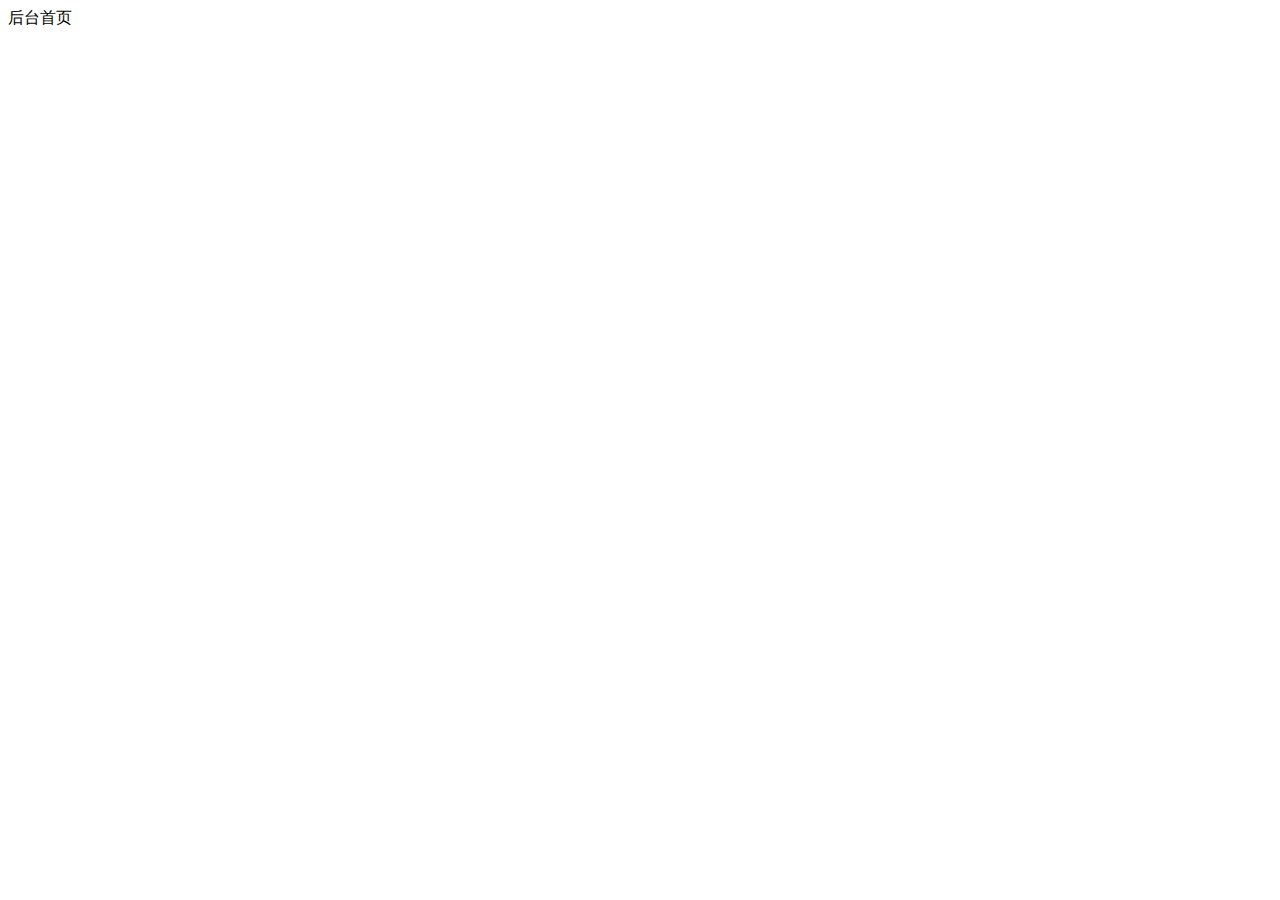
==== index.html @ bffa4c15 "大事件项目初始化" ====
<!DOCTYPE html>
<html lang="en">

<head>
    <meta charset="UTF-8">
    <meta name="viewport" content="width=device-width, initial-scale=1.0">
    <title>后台首页</title>
</head>

<body>
    后台首页

</body>

</html>
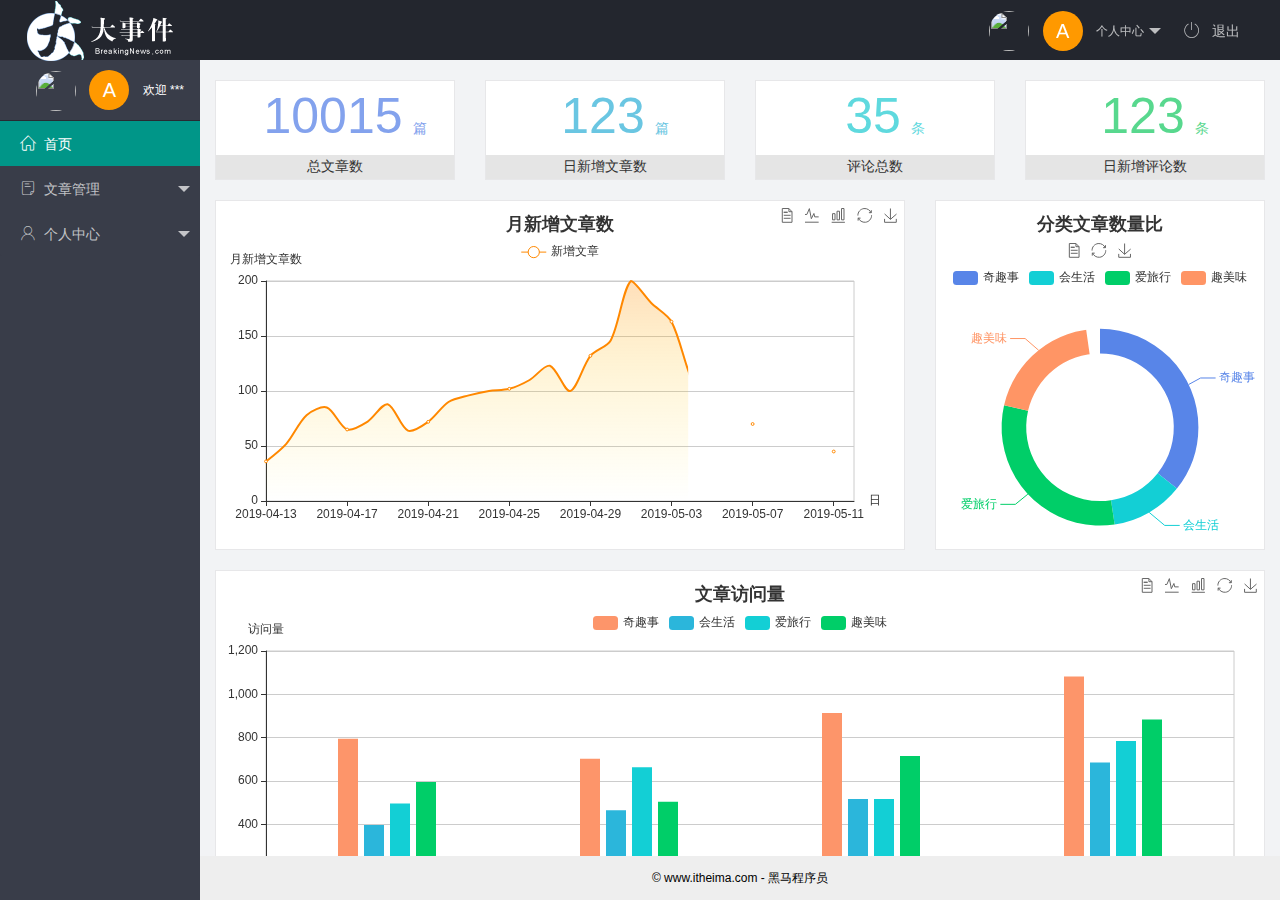
==== commit 0069a4f7: "首页功能完成" ====
--- a/index.html
+++ b/index.html
@@ -5,11 +5,110 @@
     <meta charset="UTF-8">
     <meta name="viewport" content="width=device-width, initial-scale=1.0">
     <title>后台首页</title>
+    <!-- 引入layui.css文件 -->
+    <link rel="stylesheet" href="/assets/lib/layui/css/layui.css">
+    <!-- 引入字体图标库 -->
+    <link rel="stylesheet" href="/assets/fonts/iconfont.css">
+    <!-- 引入index.css文件 -->
+    <link rel="stylesheet" href="/assets/css/index.css">
 </head>
 
-<body>
-    后台首页
+<body class="layui-layout-body">
+    <div class="layui-layout layui-layout-admin">
+        <div class="layui-header">
+            <div class="layui-logo">
+                <img src="/assets/images/logo.png" alt="">
+            </div>
+            <!-- 头部区域（可配合layui已有的水平导航） -->
+            <ul class="layui-nav layui-layout-right">
+                <li class="layui-nav-item">
+                    <a href="javascript:;" class="userinfo">
+                        <img src="http://t.cn/RCzsdCq" class="layui-nav-img">
+                        <span class="text-avatar">A</span> 个人中心
+                    </a>
+                    <dl class="layui-nav-child">
+                        <dd><a href="">基本资料</a></dd>
+                        <dd><a href="">更换头像</a></dd>
+                        <dd><a href="">重置密码</a></dd>
+                    </dl>
+                </li>
+                <li class="layui-nav-item">
+                    <a id="btnLogout" href="javascript:;">
+                        <span class="iconfont icon-tuichu"></span> 退出
+                    </a>
+                </li>
+            </ul>
+        </div>
 
+        <div class="layui-side layui-bg-black">
+            <div class="layui-side-scroll">
+                <div class="userinfo">
+                    <img src="http://t.cn/RCzsdCq" class="layui-nav-img">
+                    <span class="text-avatar">A</span>
+                    <span id="welcome"> 欢迎 ***</span>
+                </div>
+                <!-- 左侧导航区域（可配合layui已有的垂直导航） -->
+                <ul class="layui-nav layui-nav-tree" lay-shrink="all">
+                    <li class="layui-nav-item layui-this">
+                        <a href="/home/dashboard.html" target="fm"><span class="iconfont icon-home"></span>首页</a>
+                    </li>
+                    <li class="layui-nav-item ">
+                        <a class="" href="javascript:;"><span class="iconfont icon-16"></span>文章管理</a>
+                        <dl class="layui-nav-child">
+                            <dd>
+                                <a href="javascript:;">
+                                    <i class="layui-icon layui-icon-app"></i> 文章类别</a>
+                            </dd>
+                            <dd>
+                                <a href="javascript:;">
+                                    <i class="layui-icon layui-icon-app"></i>文章列表</a>
+                            </dd>
+                            <dd>
+                                <a href="javascript:;">
+                                    <i class="layui-icon layui-icon-app"></i>发表文章</a>
+                            </dd>
+                        </dl>
+                    </li>
+                    <li class="layui-nav-item">
+                        <a href="javascript:;"><span class="iconfont icon-user"></span>个人中心</a>
+                        <dl class="layui-nav-child">
+                            <dd>
+                                <a href="javascript:;">
+                                    <i class="layui-icon layui-icon-app"></i>基本资料</a>
+                            </dd>
+                            <dd>
+                                <a href="javascript:;">
+                                    <i class="layui-icon layui-icon-app"></i>更换头像</a>
+                            </dd>
+                            <dd>
+                                <a href="javascript:;">
+                                    <i class="layui-icon layui-icon-app"></i>重置密码</a>
+                            </dd>
+                        </dl>
+                    </li>
+                </ul>
+            </div>
+        </div>
+
+        <div class="layui-body">
+            <!-- 内容主体区域 -->
+            <!-- <div style="padding: 15px;">内容主体区域</div> -->
+            <iframe name="fm" src="/home/dashboard.html" frameborder="0"></iframe>
+        </div>
+
+        <div class="layui-footer">
+            <!-- 底部固定区域 -->
+            © www.itheima.com - 黑马程序员
+        </div>
+    </div>
+    <!-- 导入layui.js文件 -->
+    <script src="/assets/lib/layui/layui.all.js"></script>
+    <!-- 引入 jquery -->
+    <script src="/assets/lib/jquery.js"></script>
+    <!-- 引入自己封装的基础js文件 -->
+    <script src="/assets/js/baseAPI.js"></script>
+    <!-- 引入首页特有的js -->
+    <script src="/assets/js/index.js"></script>
 </body>
 
 </html>--- a/assets/lib/layui/css/layui.css
+++ b/assets/lib/layui/css/layui.css
@@ -0,0 +1,2 @@
+/** layui-v2.5.5 MIT License By https://www.layui.com */
+ .layui-inline,img{display:inline-block;vertical-align:middle}h1,h2,h3,h4,h5,h6{font-weight:400}.layui-edge,.layui-header,.layui-inline,.layui-main{position:relative}.layui-body,.layui-edge,.layui-elip{overflow:hidden}.layui-btn,.layui-edge,.layui-inline,img{vertical-align:middle}.layui-btn,.layui-disabled,.layui-icon,.layui-unselect{-moz-user-select:none;-webkit-user-select:none;-ms-user-select:none}.layui-elip,.layui-form-checkbox span,.layui-form-pane .layui-form-label{text-overflow:ellipsis;white-space:nowrap}.layui-breadcrumb,.layui-tree-btnGroup{visibility:hidden}blockquote,body,button,dd,div,dl,dt,form,h1,h2,h3,h4,h5,h6,input,li,ol,p,pre,td,textarea,th,ul{margin:0;padding:0;-webkit-tap-highlight-color:rgba(0,0,0,0)}a:active,a:hover{outline:0}img{border:none}li{list-style:none}table{border-collapse:collapse;border-spacing:0}h4,h5,h6{font-size:100%}button,input,optgroup,option,select,textarea{font-family:inherit;font-size:inherit;font-style:inherit;font-weight:inherit;outline:0}pre{white-space:pre-wrap;white-space:-moz-pre-wrap;white-space:-pre-wrap;white-space:-o-pre-wrap;word-wrap:break-word}body{line-height:24px;font:14px Helvetica Neue,Helvetica,PingFang SC,Tahoma,Arial,sans-serif}hr{height:1px;margin:10px 0;border:0;clear:both}a{color:#333;text-decoration:none}a:hover{color:#777}a cite{font-style:normal;*cursor:pointer}.layui-border-box,.layui-border-box *{box-sizing:border-box}.layui-box,.layui-box *{box-sizing:content-box}.layui-clear{clear:both;*zoom:1}.layui-clear:after{content:'\20';clear:both;*zoom:1;display:block;height:0}.layui-inline{*display:inline;*zoom:1}.layui-edge{display:inline-block;width:0;height:0;border-width:6px;border-style:dashed;border-color:transparent}.layui-edge-top{top:-4px;border-bottom-color:#999;border-bottom-style:solid}.layui-edge-right{border-left-color:#999;border-left-style:solid}.layui-edge-bottom{top:2px;border-top-color:#999;border-top-style:solid}.layui-edge-left{border-right-color:#999;border-right-style:solid}.layui-disabled,.layui-disabled:hover{color:#d2d2d2!important;cursor:not-allowed!important}.layui-circle{border-radius:100%}.layui-show{display:block!important}.layui-hide{display:none!important}@font-face{font-family:layui-icon;src:url(../font/iconfont.eot?v=250);src:url(../font/iconfont.eot?v=250#iefix) format('embedded-opentype'),url(../font/iconfont.woff2?v=250) format('woff2'),url(../font/iconfont.woff?v=250) format('woff'),url(../font/iconfont.ttf?v=250) format('truetype'),url(../font/iconfont.svg?v=250#layui-icon) format('svg')}.layui-icon{font-family:layui-icon!important;font-size:16px;font-style:normal;-webkit-font-smoothing:antialiased;-moz-osx-font-smoothing:grayscale}.layui-icon-reply-fill:before{content:"\e611"}.layui-icon-set-fill:before{content:"\e614"}.layui-icon-menu-fill:before{content:"\e60f"}.layui-icon-search:before{content:"\e615"}.layui-icon-share:before{content:"\e641"}.layui-icon-set-sm:before{content:"\e620"}.layui-icon-engine:before{content:"\e628"}.layui-icon-close:before{content:"\1006"}.layui-icon-close-fill:before{content:"\1007"}.layui-icon-chart-screen:before{content:"\e629"}.layui-icon-star:before{content:"\e600"}.layui-icon-circle-dot:before{content:"\e617"}.layui-icon-chat:before{content:"\e606"}.layui-icon-release:before{content:"\e609"}.layui-icon-list:before{content:"\e60a"}.layui-icon-chart:before{content:"\e62c"}.layui-icon-ok-circle:before{content:"\1005"}.layui-icon-layim-theme:before{content:"\e61b"}.layui-icon-table:before{content:"\e62d"}.layui-icon-right:before{content:"\e602"}.layui-icon-left:before{content:"\e603"}.layui-icon-cart-simple:before{content:"\e698"}.layui-icon-face-cry:before{content:"\e69c"}.layui-icon-face-smile:before{content:"\e6af"}.layui-icon-survey:before{content:"\e6b2"}.layui-icon-tree:before{content:"\e62e"}.layui-icon-upload-circle:before{content:"\e62f"}.layui-icon-add-circle:before{content:"\e61f"}.layui-icon-download-circle:before{content:"\e601"}.layui-icon-templeate-1:before{content:"\e630"}.layui-icon-util:before{content:"\e631"}.layui-icon-face-surprised:before{content:"\e664"}.layui-icon-edit:before{content:"\e642"}.layui-icon-speaker:before{content:"\e645"}.layui-icon-down:before{content:"\e61a"}.layui-icon-file:before{content:"\e621"}.layui-icon-layouts:before{content:"\e632"}.layui-icon-rate-half:before{content:"\e6c9"}.layui-icon-add-circle-fine:before{content:"\e608"}.layui-icon-prev-circle:before{content:"\e633"}.layui-icon-read:before{content:"\e705"}.layui-icon-404:before{content:"\e61c"}.layui-icon-carousel:before{content:"\e634"}.layui-icon-help:before{content:"\e607"}.layui-icon-code-circle:before{content:"\e635"}.layui-icon-water:before{content:"\e636"}.layui-icon-username:before{content:"\e66f"}.layui-icon-find-fill:before{content:"\e670"}.layui-icon-about:before{content:"\e60b"}.layui-icon-location:before{content:"\e715"}.layui-icon-up:before{content:"\e619"}.layui-icon-pause:before{content:"\e651"}.layui-icon-date:before{content:"\e637"}.layui-icon-layim-uploadfile:before{content:"\e61d"}.layui-icon-delete:before{content:"\e640"}.layui-icon-play:before{content:"\e652"}.layui-icon-top:before{content:"\e604"}.layui-icon-friends:before{content:"\e612"}.layui-icon-refresh-3:before{content:"\e9aa"}.layui-icon-ok:before{content:"\e605"}.layui-icon-layer:before{content:"\e638"}.layui-icon-face-smile-fine:before{content:"\e60c"}.layui-icon-dollar:before{content:"\e659"}.layui-icon-group:before{content:"\e613"}.layui-icon-layim-download:before{content:"\e61e"}.layui-icon-picture-fine:before{content:"\e60d"}.layui-icon-link:before{content:"\e64c"}.layui-icon-diamond:before{content:"\e735"}.layui-icon-log:before{content:"\e60e"}.layui-icon-rate-solid:before{content:"\e67a"}.layui-icon-fonts-del:before{content:"\e64f"}.layui-icon-unlink:before{content:"\e64d"}.layui-icon-fonts-clear:before{content:"\e639"}.layui-icon-triangle-r:before{content:"\e623"}.layui-icon-circle:before{content:"\e63f"}.layui-icon-radio:before{content:"\e643"}.layui-icon-align-center:before{content:"\e647"}.layui-icon-align-right:before{content:"\e648"}.layui-icon-align-left:before{content:"\e649"}.layui-icon-loading-1:before{content:"\e63e"}.layui-icon-return:before{content:"\e65c"}.layui-icon-fonts-strong:before{content:"\e62b"}.layui-icon-upload:before{content:"\e67c"}.layui-icon-dialogue:before{content:"\e63a"}.layui-icon-video:before{content:"\e6ed"}.layui-icon-headset:before{content:"\e6fc"}.layui-icon-cellphone-fine:before{content:"\e63b"}.layui-icon-add-1:before{content:"\e654"}.layui-icon-face-smile-b:before{content:"\e650"}.layui-icon-fonts-html:before{content:"\e64b"}.layui-icon-form:before{content:"\e63c"}.layui-icon-cart:before{content:"\e657"}.layui-icon-camera-fill:before{content:"\e65d"}.layui-icon-tabs:before{content:"\e62a"}.layui-icon-fonts-code:before{content:"\e64e"}.layui-icon-fire:before{content:"\e756"}.layui-icon-set:before{content:"\e716"}.layui-icon-fonts-u:before{content:"\e646"}.layui-icon-triangle-d:before{content:"\e625"}.layui-icon-tips:before{content:"\e702"}.layui-icon-picture:before{content:"\e64a"}.layui-icon-more-vertical:before{content:"\e671"}.layui-icon-flag:before{content:"\e66c"}.layui-icon-loading:before{content:"\e63d"}.layui-icon-fonts-i:before{content:"\e644"}.layui-icon-refresh-1:before{content:"\e666"}.layui-icon-rmb:before{content:"\e65e"}.layui-icon-home:before{content:"\e68e"}.layui-icon-user:before{content:"\e770"}.layui-icon-notice:before{content:"\e667"}.layui-icon-login-weibo:before{content:"\e675"}.layui-icon-voice:before{content:"\e688"}.layui-icon-upload-drag:before{content:"\e681"}.layui-icon-login-qq:before{content:"\e676"}.layui-icon-snowflake:before{content:"\e6b1"}.layui-icon-file-b:before{content:"\e655"}.layui-icon-template:before{content:"\e663"}.layui-icon-auz:before{content:"\e672"}.layui-icon-console:before{content:"\e665"}.layui-icon-app:before{content:"\e653"}.layui-icon-prev:before{content:"\e65a"}.layui-icon-website:before{content:"\e7ae"}.layui-icon-next:before{content:"\e65b"}.layui-icon-component:before{content:"\e857"}.layui-icon-more:before{content:"\e65f"}.layui-icon-login-wechat:before{content:"\e677"}.layui-icon-shrink-right:before{content:"\e668"}.layui-icon-spread-left:before{content:"\e66b"}.layui-icon-camera:before{content:"\e660"}.layui-icon-note:before{content:"\e66e"}.layui-icon-refresh:before{content:"\e669"}.layui-icon-female:before{content:"\e661"}.layui-icon-male:before{content:"\e662"}.layui-icon-password:before{content:"\e673"}.layui-icon-senior:before{content:"\e674"}.layui-icon-theme:before{content:"\e66a"}.layui-icon-tread:before{content:"\e6c5"}.layui-icon-praise:before{content:"\e6c6"}.layui-icon-star-fill:before{content:"\e658"}.layui-icon-rate:before{content:"\e67b"}.layui-icon-template-1:before{content:"\e656"}.layui-icon-vercode:before{content:"\e679"}.layui-icon-cellphone:before{content:"\e678"}.layui-icon-screen-full:before{content:"\e622"}.layui-icon-screen-restore:before{content:"\e758"}.layui-icon-cols:before{content:"\e610"}.layui-icon-export:before{content:"\e67d"}.layui-icon-print:before{content:"\e66d"}.layui-icon-slider:before{content:"\e714"}.layui-icon-addition:before{content:"\e624"}.layui-icon-subtraction:before{content:"\e67e"}.layui-icon-service:before{content:"\e626"}.layui-icon-transfer:before{content:"\e691"}.layui-main{width:1140px;margin:0 auto}.layui-header{z-index:1000;height:60px}.layui-header a:hover{transition:all .5s;-webkit-transition:all .5s}.layui-side{position:fixed;left:0;top:0;bottom:0;z-index:999;width:200px;overflow-x:hidden}.layui-side-scroll{position:relative;width:220px;height:100%;overflow-x:hidden}.layui-body{position:absolute;left:200px;right:0;top:0;bottom:0;z-index:998;width:auto;overflow-y:auto;box-sizing:border-box}.layui-layout-body{overflow:hidden}.layui-layout-admin .layui-header{background-color:#23262E}.layui-layout-admin .layui-side{top:60px;width:200px;overflow-x:hidden}.layui-layout-admin .layui-body{position:fixed;top:60px;bottom:44px}.layui-layout-admin .layui-main{width:auto;margin:0 15px}.layui-layout-admin .layui-footer{position:fixed;left:200px;right:0;bottom:0;height:44px;line-height:44px;padding:0 15px;background-color:#eee}.layui-layout-admin .layui-logo{position:absolute;left:0;top:0;width:200px;height:100%;line-height:60px;text-align:center;color:#009688;font-size:16px}.layui-layout-admin .layui-header .layui-nav{background:0 0}.layui-layout-left{position:absolute!important;left:200px;top:0}.layui-layout-right{position:absolute!important;right:0;top:0}.layui-container{position:relative;margin:0 auto;padding:0 15px;box-sizing:border-box}.layui-fluid{position:relative;margin:0 auto;padding:0 15px}.layui-row:after,.layui-row:before{content:'';display:block;clear:both}.layui-col-lg1,.layui-col-lg10,.layui-col-lg11,.layui-col-lg12,.layui-col-lg2,.layui-col-lg3,.layui-col-lg4,.layui-col-lg5,.layui-col-lg6,.layui-col-lg7,.layui-col-lg8,.layui-col-lg9,.layui-col-md1,.layui-col-md10,.layui-col-md11,.layui-col-md12,.layui-col-md2,.layui-col-md3,.layui-col-md4,.layui-col-md5,.layui-col-md6,.layui-col-md7,.layui-col-md8,.layui-col-md9,.layui-col-sm1,.layui-col-sm10,.layui-col-sm11,.layui-col-sm12,.layui-col-sm2,.layui-col-sm3,.layui-col-sm4,.layui-col-sm5,.layui-col-sm6,.layui-col-sm7,.layui-col-sm8,.layui-col-sm9,.layui-col-xs1,.layui-col-xs10,.layui-col-xs11,.layui-col-xs12,.layui-col-xs2,.layui-col-xs3,.layui-col-xs4,.layui-col-xs5,.layui-col-xs6,.layui-col-xs7,.layui-col-xs8,.layui-col-xs9{position:relative;display:block;box-sizing:border-box}.layui-col-xs1,.layui-col-xs10,.layui-col-xs11,.layui-col-xs12,.layui-col-xs2,.layui-col-xs3,.layui-col-xs4,.layui-col-xs5,.layui-col-xs6,.layui-col-xs7,.layui-col-xs8,.layui-col-xs9{float:left}.layui-col-xs1{width:8.33333333%}.layui-col-xs2{width:16.66666667%}.layui-col-xs3{width:25%}.layui-col-xs4{width:33.33333333%}.layui-col-xs5{width:41.66666667%}.layui-col-xs6{width:50%}.layui-col-xs7{width:58.33333333%}.layui-col-xs8{width:66.66666667%}.layui-col-xs9{width:75%}.layui-col-xs10{width:83.33333333%}.layui-col-xs11{width:91.66666667%}.layui-col-xs12{width:100%}.layui-col-xs-offset1{margin-left:8.33333333%}.layui-col-xs-offset2{margin-left:16.66666667%}.layui-col-xs-offset3{margin-left:25%}.layui-col-xs-offset4{margin-left:33.33333333%}.layui-col-xs-offset5{margin-left:41.66666667%}.layui-col-xs-offset6{margin-left:50%}.layui-col-xs-offset7{margin-left:58.33333333%}.layui-col-xs-offset8{margin-left:66.66666667%}.layui-col-xs-offset9{margin-left:75%}.layui-col-xs-offset10{margin-left:83.33333333%}.layui-col-xs-offset11{margin-left:91.66666667%}.layui-col-xs-offset12{margin-left:100%}@media screen and (max-width:768px){.layui-hide-xs{display:none!important}.layui-show-xs-block{display:block!important}.layui-show-xs-inline{display:inline!important}.layui-show-xs-inline-block{display:inline-block!important}}@media screen and (min-width:768px){.layui-container{width:750px}.layui-hide-sm{display:none!important}.layui-show-sm-block{display:block!important}.layui-show-sm-inline{display:inline!important}.layui-show-sm-inline-block{display:inline-block!important}.layui-col-sm1,.layui-col-sm10,.layui-col-sm11,.layui-col-sm12,.layui-col-sm2,.layui-col-sm3,.layui-col-sm4,.layui-col-sm5,.layui-col-sm6,.layui-col-sm7,.layui-col-sm8,.layui-col-sm9{float:left}.layui-col-sm1{width:8.33333333%}.layui-col-sm2{width:16.66666667%}.layui-col-sm3{width:25%}.layui-col-sm4{width:33.33333333%}.layui-col-sm5{width:41.66666667%}.layui-col-sm6{width:50%}.layui-col-sm7{width:58.33333333%}.layui-col-sm8{width:66.66666667%}.layui-col-sm9{width:75%}.layui-col-sm10{width:83.33333333%}.layui-col-sm11{width:91.66666667%}.layui-col-sm12{width:100%}.layui-col-sm-offset1{margin-left:8.33333333%}.layui-col-sm-offset2{margin-left:16.66666667%}.layui-col-sm-offset3{margin-left:25%}.layui-col-sm-offset4{margin-left:33.33333333%}.layui-col-sm-offset5{margin-left:41.66666667%}.layui-col-sm-offset6{margin-left:50%}.layui-col-sm-offset7{margin-left:58.33333333%}.layui-col-sm-offset8{margin-left:66.66666667%}.layui-col-sm-offset9{margin-left:75%}.layui-col-sm-offset10{margin-left:83.33333333%}.layui-col-sm-offset11{margin-left:91.66666667%}.layui-col-sm-offset12{margin-left:100%}}@media screen and (min-width:992px){.layui-container{width:970px}.layui-hide-md{display:none!important}.layui-show-md-block{display:block!important}.layui-show-md-inline{display:inline!important}.layui-show-md-inline-block{display:inline-block!important}.layui-col-md1,.layui-col-md10,.layui-col-md11,.layui-col-md12,.layui-col-md2,.layui-col-md3,.layui-col-md4,.layui-col-md5,.layui-col-md6,.layui-col-md7,.layui-col-md8,.layui-col-md9{float:left}.layui-col-md1{width:8.33333333%}.layui-col-md2{width:16.66666667%}.layui-col-md3{width:25%}.layui-col-md4{width:33.33333333%}.layui-col-md5{width:41.66666667%}.layui-col-md6{width:50%}.layui-col-md7{width:58.33333333%}.layui-col-md8{width:66.66666667%}.layui-col-md9{width:75%}.layui-col-md10{width:83.33333333%}.layui-col-md11{width:91.66666667%}.layui-col-md12{width:100%}.layui-col-md-offset1{margin-left:8.33333333%}.layui-col-md-offset2{margin-left:16.66666667%}.layui-col-md-offset3{margin-left:25%}.layui-col-md-offset4{margin-left:33.33333333%}.layui-col-md-offset5{margin-left:41.66666667%}.layui-col-md-offset6{margin-left:50%}.layui-col-md-offset7{margin-left:58.33333333%}.layui-col-md-offset8{margin-left:66.66666667%}.layui-col-md-offset9{margin-left:75%}.layui-col-md-offset10{margin-left:83.33333333%}.layui-col-md-offset11{margin-left:91.66666667%}.layui-col-md-offset12{margin-left:100%}}@media screen and (min-width:1200px){.layui-container{width:1170px}.layui-hide-lg{display:none!important}.layui-show-lg-block{display:block!important}.layui-show-lg-inline{display:inline!important}.layui-show-lg-inline-block{display:inline-block!important}.layui-col-lg1,.layui-col-lg10,.layui-col-lg11,.layui-col-lg12,.layui-col-lg2,.layui-col-lg3,.layui-col-lg4,.layui-col-lg5,.layui-col-lg6,.layui-col-lg7,.layui-col-lg8,.layui-col-lg9{float:left}.layui-col-lg1{width:8.33333333%}.layui-col-lg2{width:16.66666667%}.layui-col-lg3{width:25%}.layui-col-lg4{width:33.33333333%}.layui-col-lg5{width:41.66666667%}.layui-col-lg6{width:50%}.layui-col-lg7{width:58.33333333%}.layui-col-lg8{width:66.66666667%}.layui-col-lg9{width:75%}.layui-col-lg10{width:83.33333333%}.layui-col-lg11{width:91.66666667%}.layui-col-lg12{width:100%}.layui-col-lg-offset1{margin-left:8.33333333%}.layui-col-lg-offset2{margin-left:16.66666667%}.layui-col-lg-offset3{margin-left:25%}.layui-col-lg-offset4{margin-left:33.33333333%}.layui-col-lg-offset5{margin-left:41.66666667%}.layui-col-lg-offset6{margin-left:50%}.layui-col-lg-offset7{margin-left:58.33333333%}.layui-col-lg-offset8{margin-left:66.66666667%}.layui-col-lg-offset9{margin-left:75%}.layui-col-lg-offset10{margin-left:83.33333333%}.layui-col-lg-offset11{margin-left:91.66666667%}.layui-col-lg-offset12{margin-left:100%}}.layui-col-space1{margin:-.5px}.layui-col-space1>*{padding:.5px}.layui-col-space3{margin:-1.5px}.layui-col-space3>*{padding:1.5px}.layui-col-space5{margin:-2.5px}.layui-col-space5>*{padding:2.5px}.layui-col-space8{margin:-3.5px}.layui-col-space8>*{padding:3.5px}.layui-col-space10{margin:-5px}.layui-col-space10>*{padding:5px}.layui-col-space12{margin:-6px}.layui-col-space12>*{padding:6px}.layui-col-space15{margin:-7.5px}.layui-col-space15>*{padding:7.5px}.layui-col-space18{margin:-9px}.layui-col-space18>*{padding:9px}.layui-col-space20{margin:-10px}.layui-col-space20>*{padding:10px}.layui-col-space22{margin:-11px}.layui-col-space22>*{padding:11px}.layui-col-space25{margin:-12.5px}.layui-col-space25>*{padding:12.5px}.layui-col-space30{margin:-15px}.layui-col-space30>*{padding:15px}.layui-btn,.layui-input,.layui-select,.layui-textarea,.layui-upload-button{outline:0;-webkit-appearance:none;transition:all .3s;-webkit-transition:all .3s;box-sizing:border-box}.layui-elem-quote{margin-bottom:10px;padding:15px;line-height:22px;border-left:5px solid #009688;border-radius:0 2px 2px 0;background-color:#f2f2f2}.layui-quote-nm{border-style:solid;border-width:1px 1px 1px 5px;background:0 0}.layui-elem-field{margin-bottom:10px;padding:0;border-width:1px;border-style:solid}.layui-elem-field legend{margin-left:20px;padding:0 10px;font-size:20px;font-weight:300}.layui-field-title{margin:10px 0 20px;border-width:1px 0 0}.layui-field-box{padding:10px 15px}.layui-field-title .layui-field-box{padding:10px 0}.layui-progress{position:relative;height:6px;border-radius:20px;background-color:#e2e2e2}.layui-progress-bar{position:absolute;left:0;top:0;width:0;max-width:100%;height:6px;border-radius:20px;text-align:right;background-color:#5FB878;transition:all .3s;-webkit-transition:all .3s}.layui-progress-big,.layui-progress-big .layui-progress-bar{height:18px;line-height:18px}.layui-progress-text{position:relative;top:-20px;line-height:18px;font-size:12px;color:#666}.layui-progress-big .layui-progress-text{position:static;padding:0 10px;color:#fff}.layui-collapse{border-width:1px;border-style:solid;border-radius:2px}.layui-colla-content,.layui-colla-item{border-top-width:1px;border-top-style:solid}.layui-colla-item:first-child{border-top:none}.layui-colla-title{position:relative;height:42px;line-height:42px;padding:0 15px 0 35px;color:#333;background-color:#f2f2f2;cursor:pointer;font-size:14px;overflow:hidden}.layui-colla-content{display:none;padding:10px 15px;line-height:22px;color:#666}.layui-colla-icon{position:absolute;left:15px;top:0;font-size:14px}.layui-card{margin-bottom:15px;border-radius:2px;background-color:#fff;box-shadow:0 1px 2px 0 rgba(0,0,0,.05)}.layui-card:last-child{margin-bottom:0}.layui-card-header{position:relative;height:42px;line-height:42px;padding:0 15px;border-bottom:1px solid #f6f6f6;color:#333;border-radius:2px 2px 0 0;font-size:14px}.layui-bg-black,.layui-bg-blue,.layui-bg-cyan,.layui-bg-green,.layui-bg-orange,.layui-bg-red{color:#fff!important}.layui-card-body{position:relative;padding:10px 15px;line-height:24px}.layui-card-body[pad15]{padding:15px}.layui-card-body[pad20]{padding:20px}.layui-card-body .layui-table{margin:5px 0}.layui-card .layui-tab{margin:0}.layui-panel-window{position:relative;padding:15px;border-radius:0;border-top:5px solid #E6E6E6;background-color:#fff}.layui-auxiliar-moving{position:fixed;left:0;right:0;top:0;bottom:0;width:100%;height:100%;background:0 0;z-index:9999999999}.layui-form-label,.layui-form-mid,.layui-form-select,.layui-input-block,.layui-input-inline,.layui-textarea{position:relative}.layui-bg-red{background-color:#FF5722!important}.layui-bg-orange{background-color:#FFB800!important}.layui-bg-green{background-color:#009688!important}.layui-bg-cyan{background-color:#2F4056!important}.layui-bg-blue{background-color:#1E9FFF!important}.layui-bg-black{background-color:#393D49!important}.layui-bg-gray{background-color:#eee!important;color:#666!important}.layui-badge-rim,.layui-colla-content,.layui-colla-item,.layui-collapse,.layui-elem-field,.layui-form-pane .layui-form-item[pane],.layui-form-pane .layui-form-label,.layui-input,.layui-layedit,.layui-layedit-tool,.layui-quote-nm,.layui-select,.layui-tab-bar,.layui-tab-card,.layui-tab-title,.layui-tab-title .layui-this:after,.layui-textarea{border-color:#e6e6e6}.layui-timeline-item:before,hr{background-color:#e6e6e6}.layui-text{line-height:22px;font-size:14px;color:#666}.layui-text h1,.layui-text h2,.layui-text h3{font-weight:500;color:#333}.layui-text h1{font-size:30px}.layui-text h2{font-size:24px}.layui-text h3{font-size:18px}.layui-text a:not(.layui-btn){color:#01AAED}.layui-text a:not(.layui-btn):hover{text-decoration:underline}.layui-text ul{padding:5px 0 5px 15px}.layui-text ul li{margin-top:5px;list-style-type:disc}.layui-text em,.layui-word-aux{color:#999!important;padding:0 5px!important}.layui-btn{display:inline-block;height:38px;line-height:38px;padding:0 18px;background-color:#009688;color:#fff;white-space:nowrap;text-align:center;font-size:14px;border:none;border-radius:2px;cursor:pointer}.layui-btn:hover{opacity:.8;filter:alpha(opacity=80);color:#fff}.layui-btn:active{opacity:1;filter:alpha(opacity=100)}.layui-btn+.layui-btn{margin-left:10px}.layui-btn-container{font-size:0}.layui-btn-container .layui-btn{margin-right:10px;margin-bottom:10px}.layui-btn-container .layui-btn+.layui-btn{margin-left:0}.layui-table .layui-btn-container .layui-btn{margin-bottom:9px}.layui-btn-radius{border-radius:100px}.layui-btn .layui-icon{margin-right:3px;font-size:18px;vertical-align:bottom;vertical-align:middle\9}.layui-btn-primary{border:1px solid #C9C9C9;background-color:#fff;color:#555}.layui-btn-primary:hover{border-color:#009688;color:#333}.layui-btn-normal{background-color:#1E9FFF}.layui-btn-warm{background-color:#FFB800}.layui-btn-danger{background-color:#FF5722}.layui-btn-checked{background-color:#5FB878}.layui-btn-disabled,.layui-btn-disabled:active,.layui-btn-disabled:hover{border:1px solid #e6e6e6;background-color:#FBFBFB;color:#C9C9C9;cursor:not-allowed;opacity:1}.layui-btn-lg{height:44px;line-height:44px;padding:0 25px;font-size:16px}.layui-btn-sm{height:30px;line-height:30px;padding:0 10px;font-size:12px}.layui-btn-sm i{font-size:16px!important}.layui-btn-xs{height:22px;line-height:22px;padding:0 5px;font-size:12px}.layui-btn-xs i{font-size:14px!important}.layui-btn-group{display:inline-block;vertical-align:middle;font-size:0}.layui-btn-group .layui-btn{margin-left:0!important;margin-right:0!important;border-left:1px solid rgba(255,255,255,.5);border-radius:0}.layui-btn-group .layui-btn-primary{border-left:none}.layui-btn-group .layui-btn-primary:hover{border-color:#C9C9C9;color:#009688}.layui-btn-group .layui-btn:first-child{border-left:none;border-radius:2px 0 0 2px}.layui-btn-group .layui-btn-primary:first-child{border-left:1px solid #c9c9c9}.layui-btn-group .layui-btn:last-child{border-radius:0 2px 2px 0}.layui-btn-group .layui-btn+.layui-btn{margin-left:0}.layui-btn-group+.layui-btn-group{margin-left:10px}.layui-btn-fluid{width:100%}.layui-input,.layui-select,.layui-textarea{height:38px;line-height:1.3;line-height:38px\9;border-width:1px;border-style:solid;background-color:#fff;border-radius:2px}.layui-input::-webkit-input-placeholder,.layui-select::-webkit-input-placeholder,.layui-textarea::-webkit-input-placeholder{line-height:1.3}.layui-input,.layui-textarea{display:block;width:100%;padding-left:10px}.layui-input:hover,.layui-textarea:hover{border-color:#D2D2D2!important}.layui-input:focus,.layui-textarea:focus{border-color:#C9C9C9!important}.layui-textarea{min-height:100px;height:auto;line-height:20px;padding:6px 10px;resize:vertical}.layui-select{padding:0 10px}.layui-form input[type=checkbox],.layui-form input[type=radio],.layui-form select{display:none}.layui-form [lay-ignore]{display:initial}.layui-form-item{margin-bottom:15px;clear:both;*zoom:1}.layui-form-item:after{content:'\20';clear:both;*zoom:1;display:block;height:0}.layui-form-label{float:left;display:block;padding:9px 15px;width:80px;font-weight:400;line-height:20px;text-align:right}.layui-form-label-col{display:block;float:none;padding:9px 0;line-height:20px;text-align:left}.layui-form-item .layui-inline{margin-bottom:5px;margin-right:10px}.layui-input-block{margin-left:110px;min-height:36px}.layui-input-inline{display:inline-block;vertical-align:middle}.layui-form-item .layui-input-inline{float:left;width:190px;margin-right:10px}.layui-form-text .layui-input-inline{width:auto}.layui-form-mid{float:left;display:block;padding:9px 0!important;line-height:20px;margin-right:10px}.layui-form-danger+.layui-form-select .layui-input,.layui-form-danger:focus{border-color:#FF5722!important}.layui-form-select .layui-input{padding-right:30px;cursor:pointer}.layui-form-select .layui-edge{position:absolute;right:10px;top:50%;margin-top:-3px;cursor:pointer;border-width:6px;border-top-color:#c2c2c2;border-top-style:solid;transition:all .3s;-webkit-transition:all .3s}.layui-form-select dl{display:none;position:absolute;left:0;top:42px;padding:5px 0;z-index:899;min-width:100%;border:1px solid #d2d2d2;max-height:300px;overflow-y:auto;background-color:#fff;border-radius:2px;box-shadow:0 2px 4px rgba(0,0,0,.12);box-sizing:border-box}.layui-form-select dl dd,.layui-form-select dl dt{padding:0 10px;line-height:36px;white-space:nowrap;overflow:hidden;text-overflow:ellipsis}.layui-form-select dl dt{font-size:12px;color:#999}.layui-form-select dl dd{cursor:pointer}.layui-form-select dl dd:hover{background-color:#f2f2f2;-webkit-transition:.5s all;transition:.5s all}.layui-form-select .layui-select-group dd{padding-left:20px}.layui-form-select dl dd.layui-select-tips{padding-left:10px!important;color:#999}.layui-form-select dl dd.layui-this{background-color:#5FB878;color:#fff}.layui-form-checkbox,.layui-form-select dl dd.layui-disabled{background-color:#fff}.layui-form-selected dl{display:block}.layui-form-checkbox,.layui-form-checkbox *,.layui-form-switch{display:inline-block;vertical-align:middle}.layui-form-selected .layui-edge{margin-top:-9px;-webkit-transform:rotate(180deg);transform:rotate(180deg);margin-top:-3px\9}:root .layui-form-selected .layui-edge{margin-top:-9px\0/IE9}.layui-form-selectup dl{top:auto;bottom:42px}.layui-select-none{margin:5px 0;text-align:center;color:#999}.layui-select-disabled .layui-disabled{border-color:#eee!important}.layui-select-disabled .layui-edge{border-top-color:#d2d2d2}.layui-form-checkbox{position:relative;height:30px;line-height:30px;margin-right:10px;padding-right:30px;cursor:pointer;font-size:0;-webkit-transition:.1s linear;transition:.1s linear;box-sizing:border-box}.layui-form-checkbox span{padding:0 10px;height:100%;font-size:14px;border-radius:2px 0 0 2px;background-color:#d2d2d2;color:#fff;overflow:hidden}.layui-form-checkbox:hover span{background-color:#c2c2c2}.layui-form-checkbox i{position:absolute;right:0;top:0;width:30px;height:28px;border:1px solid #d2d2d2;border-left:none;border-radius:0 2px 2px 0;color:#fff;font-size:20px;text-align:center}.layui-form-checkbox:hover i{border-color:#c2c2c2;color:#c2c2c2}.layui-form-checked,.layui-form-checked:hover{border-color:#5FB878}.layui-form-checked span,.layui-form-checked:hover span{background-color:#5FB878}.layui-form-checked i,.layui-form-checked:hover i{color:#5FB878}.layui-form-item .layui-form-checkbox{margin-top:4px}.layui-form-checkbox[lay-skin=primary]{height:auto!important;line-height:normal!important;min-width:18px;min-height:18px;border:none!important;margin-right:0;padding-left:28px;padding-right:0;background:0 0}.layui-form-checkbox[lay-skin=primary] span{padding-left:0;padding-right:15px;line-height:18px;background:0 0;color:#666}.layui-form-checkbox[lay-skin=primary] i{right:auto;left:0;width:16px;height:16px;line-height:16px;border:1px solid #d2d2d2;font-size:12px;border-radius:2px;background-color:#fff;-webkit-transition:.1s linear;transition:.1s linear}.layui-form-checkbox[lay-skin=primary]:hover i{border-color:#5FB878;color:#fff}.layui-form-checked[lay-skin=primary] i{border-color:#5FB878!important;background-color:#5FB878;color:#fff}.layui-checkbox-disbaled[lay-skin=primary] span{background:0 0!important;color:#c2c2c2}.layui-checkbox-disbaled[lay-skin=primary]:hover i{border-color:#d2d2d2}.layui-form-item .layui-form-checkbox[lay-skin=primary]{margin-top:10px}.layui-form-switch{position:relative;height:22px;line-height:22px;min-width:35px;padding:0 5px;margin-top:8px;border:1px solid #d2d2d2;border-radius:20px;cursor:pointer;background-color:#fff;-webkit-transition:.1s linear;transition:.1s linear}.layui-form-switch i{position:absolute;left:5px;top:3px;width:16px;height:16px;border-radius:20px;background-color:#d2d2d2;-webkit-transition:.1s linear;transition:.1s linear}.layui-form-switch em{position:relative;top:0;width:25px;margin-left:21px;padding:0!important;text-align:center!important;color:#999!important;font-style:normal!important;font-size:12px}.layui-form-onswitch{border-color:#5FB878;background-color:#5FB878}.layui-checkbox-disbaled,.layui-checkbox-disbaled i{border-color:#e2e2e2!important}.layui-form-onswitch i{left:100%;margin-left:-21px;background-color:#fff}.layui-form-onswitch em{margin-left:5px;margin-right:21px;color:#fff!important}.layui-checkbox-disbaled span{background-color:#e2e2e2!important}.layui-checkbox-disbaled:hover i{color:#fff!important}[lay-radio]{display:none}.layui-form-radio,.layui-form-radio *{display:inline-block;vertical-align:middle}.layui-form-radio{line-height:28px;margin:6px 10px 0 0;padding-right:10px;cursor:pointer;font-size:0}.layui-form-radio *{font-size:14px}.layui-form-radio>i{margin-right:8px;font-size:22px;color:#c2c2c2}.layui-form-radio>i:hover,.layui-form-radioed>i{color:#5FB878}.layui-radio-disbaled>i{color:#e2e2e2!important}.layui-form-pane .layui-form-label{width:110px;padding:8px 15px;height:38px;line-height:20px;border-width:1px;border-style:solid;border-radius:2px 0 0 2px;text-align:center;background-color:#FBFBFB;overflow:hidden;box-sizing:border-box}.layui-form-pane .layui-input-inline{margin-left:-1px}.layui-form-pane .layui-input-block{margin-left:110px;left:-1px}.layui-form-pane .layui-input{border-radius:0 2px 2px 0}.layui-form-pane .layui-form-text .layui-form-label{float:none;width:100%;border-radius:2px;box-sizing:border-box;text-align:left}.layui-form-pane .layui-form-text .layui-input-inline{display:block;margin:0;top:-1px;clear:both}.layui-form-pane .layui-form-text .layui-input-block{margin:0;left:0;top:-1px}.layui-form-pane .layui-form-text .layui-textarea{min-height:100px;border-radius:0 0 2px 2px}.layui-form-pane .layui-form-checkbox{margin:4px 0 4px 10px}.layui-form-pane .layui-form-radio,.layui-form-pane .layui-form-switch{margin-top:6px;margin-left:10px}.layui-form-pane .layui-form-item[pane]{position:relative;border-width:1px;border-style:solid}.layui-form-pane .layui-form-item[pane] .layui-form-label{position:absolute;left:0;top:0;height:100%;border-width:0 1px 0 0}.layui-form-pane .layui-form-item[pane] .layui-input-inline{margin-left:110px}@media screen and (max-width:450px){.layui-form-item .layui-form-label{text-overflow:ellipsis;overflow:hidden;white-space:nowrap}.layui-form-item .layui-inline{display:block;margin-right:0;margin-bottom:20px;clear:both}.layui-form-item .layui-inline:after{content:'\20';clear:both;display:block;height:0}.layui-form-item .layui-input-inline{display:block;float:none;left:-3px;width:auto;margin:0 0 10px 112px}.layui-form-item .layui-input-inline+.layui-form-mid{margin-left:110px;top:-5px;padding:0}.layui-form-item .layui-form-checkbox{margin-right:5px;margin-bottom:5px}}.layui-layedit{border-width:1px;border-style:solid;border-radius:2px}.layui-layedit-tool{padding:3px 5px;border-bottom-width:1px;border-bottom-style:solid;font-size:0}.layedit-tool-fixed{position:fixed;top:0;border-top:1px solid #e2e2e2}.layui-layedit-tool .layedit-tool-mid,.layui-layedit-tool .layui-icon{display:inline-block;vertical-align:middle;text-align:center;font-size:14px}.layui-layedit-tool .layui-icon{position:relative;width:32px;height:30px;line-height:30px;margin:3px 5px;color:#777;cursor:pointer;border-radius:2px}.layui-layedit-tool .layui-icon:hover{color:#393D49}.layui-layedit-tool .layui-icon:active{color:#000}.layui-layedit-tool .layedit-tool-active{background-color:#e2e2e2;color:#000}.layui-layedit-tool .layui-disabled,.layui-layedit-tool .layui-disabled:hover{color:#d2d2d2;cursor:not-allowed}.layui-layedit-tool .layedit-tool-mid{width:1px;height:18px;margin:0 10px;background-color:#d2d2d2}.layedit-tool-html{width:50px!important;font-size:30px!important}.layedit-tool-b,.layedit-tool-code,.layedit-tool-help{font-size:16px!important}.layedit-tool-d,.layedit-tool-face,.layedit-tool-image,.layedit-tool-unlink{font-size:18px!important}.layedit-tool-image input{position:absolute;font-size:0;left:0;top:0;width:100%;height:100%;opacity:.01;filter:Alpha(opacity=1);cursor:pointer}.layui-layedit-iframe iframe{display:block;width:100%}#LAY_layedit_code{overflow:hidden}.layui-laypage{display:inline-block;*display:inline;*zoom:1;vertical-align:middle;margin:10px 0;font-size:0}.layui-laypage>a:first-child,.layui-laypage>a:first-child em{border-radius:2px 0 0 2px}.layui-laypage>a:last-child,.layui-laypage>a:last-child em{border-radius:0 2px 2px 0}.layui-laypage>:first-child{margin-left:0!important}.layui-laypage>:last-child{margin-right:0!important}.layui-laypage a,.layui-laypage button,.layui-laypage input,.layui-laypage select,.layui-laypage span{border:1px solid #e2e2e2}.layui-laypage a,.layui-laypage span{display:inline-block;*display:inline;*zoom:1;vertical-align:middle;padding:0 15px;height:28px;line-height:28px;margin:0 -1px 5px 0;background-color:#fff;color:#333;font-size:12px}.layui-flow-more a *,.layui-laypage input,.layui-table-view select[lay-ignore]{display:inline-block}.layui-laypage a:hover{color:#009688}.layui-laypage em{font-style:normal}.layui-laypage .layui-laypage-spr{color:#999;font-weight:700}.layui-laypage a{text-decoration:none}.layui-laypage .layui-laypage-curr{position:relative}.layui-laypage .layui-laypage-curr em{position:relative;color:#fff}.layui-laypage .layui-laypage-curr .layui-laypage-em{position:absolute;left:-1px;top:-1px;padding:1px;width:100%;height:100%;background-color:#009688}.layui-laypage-em{border-radius:2px}.layui-laypage-next em,.layui-laypage-prev em{font-family:Sim sun;font-size:16px}.layui-laypage .layui-laypage-count,.layui-laypage .layui-laypage-limits,.layui-laypage .layui-laypage-refresh,.layui-laypage .layui-laypage-skip{margin-left:10px;margin-right:10px;padding:0;border:none}.layui-laypage .layui-laypage-limits,.layui-laypage .layui-laypage-refresh{vertical-align:top}.layui-laypage .layui-laypage-refresh i{font-size:18px;cursor:pointer}.layui-laypage select{height:22px;padding:3px;border-radius:2px;cursor:pointer}.layui-laypage .layui-laypage-skip{height:30px;line-height:30px;color:#999}.layui-laypage button,.layui-laypage input{height:30px;line-height:30px;border-radius:2px;vertical-align:top;background-color:#fff;box-sizing:border-box}.layui-laypage input{width:40px;margin:0 10px;padding:0 3px;text-align:center}.layui-laypage input:focus,.layui-laypage select:focus{border-color:#009688!important}.layui-laypage button{margin-left:10px;padding:0 10px;cursor:pointer}.layui-table,.layui-table-view{margin:10px 0}.layui-flow-more{margin:10px 0;text-align:center;color:#999;font-size:14px}.layui-flow-more a{height:32px;line-height:32px}.layui-flow-more a *{vertical-align:top}.layui-flow-more a cite{padding:0 20px;border-radius:3px;background-color:#eee;color:#333;font-style:normal}.layui-flow-more a cite:hover{opacity:.8}.layui-flow-more a i{font-size:30px;color:#737383}.layui-table{width:100%;background-color:#fff;color:#666}.layui-table tr{transition:all .3s;-webkit-transition:all .3s}.layui-table th{text-align:left;font-weight:400}.layui-table tbody tr:hover,.layui-table thead tr,.layui-table-click,.layui-table-header,.layui-table-hover,.layui-table-mend,.layui-table-patch,.layui-table-tool,.layui-table-total,.layui-table-total tr,.layui-table[lay-even] tr:nth-child(even){background-color:#f2f2f2}.layui-table td,.layui-table th,.layui-table-col-set,.layui-table-fixed-r,.layui-table-grid-down,.layui-table-header,.layui-table-page,.layui-table-tips-main,.layui-table-tool,.layui-table-total,.layui-table-view,.layui-table[lay-skin=line],.layui-table[lay-skin=row]{border-width:1px;border-style:solid;border-color:#e6e6e6}.layui-table td,.layui-table th{position:relative;padding:9px 15px;min-height:20px;line-height:20px;font-size:14px}.layui-table[lay-skin=line] td,.layui-table[lay-skin=line] th{border-width:0 0 1px}.layui-table[lay-skin=row] td,.layui-table[lay-skin=row] th{border-width:0 1px 0 0}.layui-table[lay-skin=nob] td,.layui-table[lay-skin=nob] th{border:none}.layui-table img{max-width:100px}.layui-table[lay-size=lg] td,.layui-table[lay-size=lg] th{padding:15px 30px}.layui-table-view .layui-table[lay-size=lg] .layui-table-cell{height:40px;line-height:40px}.layui-table[lay-size=sm] td,.layui-table[lay-size=sm] th{font-size:12px;padding:5px 10px}.layui-table-view .layui-table[lay-size=sm] .layui-table-cell{height:20px;line-height:20px}.layui-table[lay-data]{display:none}.layui-table-box{position:relative;overflow:hidden}.layui-table-view .layui-table{position:relative;width:auto;margin:0}.layui-table-view .layui-table[lay-skin=line]{border-width:0 1px 0 0}.layui-table-view .layui-table[lay-skin=row]{border-width:0 0 1px}.layui-table-view .layui-table td,.layui-table-view .layui-table th{padding:5px 0;border-top:none;border-left:none}.layui-table-view .layui-table th.layui-unselect .layui-table-cell span{cursor:pointer}.layui-table-view .layui-table td{cursor:default}.layui-table-view .layui-table td[data-edit=text]{cursor:text}.layui-table-view .layui-form-checkbox[lay-skin=primary] i{width:18px;height:18px}.layui-table-view .layui-form-radio{line-height:0;padding:0}.layui-table-view .layui-form-radio>i{margin:0;font-size:20px}.layui-table-init{position:absolute;left:0;top:0;width:100%;height:100%;text-align:center;z-index:110}.layui-table-init .layui-icon{position:absolute;left:50%;top:50%;margin:-15px 0 0 -15px;font-size:30px;color:#c2c2c2}.layui-table-header{border-width:0 0 1px;overflow:hidden}.layui-table-header .layui-table{margin-bottom:-1px}.layui-table-tool .layui-inline[lay-event]{position:relative;width:26px;height:26px;padding:5px;line-height:16px;margin-right:10px;text-align:center;color:#333;border:1px solid #ccc;cursor:pointer;-webkit-transition:.5s all;transition:.5s all}.layui-table-tool .layui-inline[lay-event]:hover{border:1px solid #999}.layui-table-tool-temp{padding-right:120px}.layui-table-tool-self{position:absolute;right:17px;top:10px}.layui-table-tool .layui-table-tool-self .layui-inline[lay-event]{margin:0 0 0 10px}.layui-table-tool-panel{position:absolute;top:29px;left:-1px;padding:5px 0;min-width:150px;min-height:40px;border:1px solid #d2d2d2;text-align:left;overflow-y:auto;background-color:#fff;box-shadow:0 2px 4px rgba(0,0,0,.12)}.layui-table-cell,.layui-table-tool-panel li{overflow:hidden;text-overflow:ellipsis;white-space:nowrap}.layui-table-tool-panel li{padding:0 10px;line-height:30px;-webkit-transition:.5s all;transition:.5s all}.layui-table-tool-panel li .layui-form-checkbox[lay-skin=primary]{width:100%;padding-left:28px}.layui-table-tool-panel li:hover{background-color:#f2f2f2}.layui-table-tool-panel li .layui-form-checkbox[lay-skin=primary] i{position:absolute;left:0;top:0}.layui-table-tool-panel li .layui-form-checkbox[lay-skin=primary] span{padding:0}.layui-table-tool .layui-table-tool-self .layui-table-tool-panel{left:auto;right:-1px}.layui-table-col-set{position:absolute;right:0;top:0;width:20px;height:100%;border-width:0 0 0 1px;background-color:#fff}.layui-table-sort{width:10px;height:20px;margin-left:5px;cursor:pointer!important}.layui-table-sort .layui-edge{position:absolute;left:5px;border-width:5px}.layui-table-sort .layui-table-sort-asc{top:3px;border-top:none;border-bottom-style:solid;border-bottom-color:#b2b2b2}.layui-table-sort .layui-table-sort-asc:hover{border-bottom-color:#666}.layui-table-sort .layui-table-sort-desc{bottom:5px;border-bottom:none;border-top-style:solid;border-top-color:#b2b2b2}.layui-table-sort .layui-table-sort-desc:hover{border-top-color:#666}.layui-table-sort[lay-sort=asc] .layui-table-sort-asc{border-bottom-color:#000}.layui-table-sort[lay-sort=desc] .layui-table-sort-desc{border-top-color:#000}.layui-table-cell{height:28px;line-height:28px;padding:0 15px;position:relative;box-sizing:border-box}.layui-table-cell .layui-form-checkbox[lay-skin=primary]{top:-1px;padding:0}.layui-table-cell .layui-table-link{color:#01AAED}.laytable-cell-checkbox,.laytable-cell-numbers,.laytable-cell-radio,.laytable-cell-space{padding:0;text-align:center}.layui-table-body{position:relative;overflow:auto;margin-right:-1px;margin-bottom:-1px}.layui-table-body .layui-none{line-height:26px;padding:15px;text-align:center;color:#999}.layui-table-fixed{position:absolute;left:0;top:0;z-index:101}.layui-table-fixed .layui-table-body{overflow:hidden}.layui-table-fixed-l{box-shadow:0 -1px 8px rgba(0,0,0,.08)}.layui-table-fixed-r{left:auto;right:-1px;border-width:0 0 0 1px;box-shadow:-1px 0 8px rgba(0,0,0,.08)}.layui-table-fixed-r .layui-table-header{position:relative;overflow:visible}.layui-table-mend{position:absolute;right:-49px;top:0;height:100%;width:50px}.layui-table-tool{position:relative;z-index:890;width:100%;min-height:50px;line-height:30px;padding:10px 15px;border-width:0 0 1px}.layui-table-tool .layui-btn-container{margin-bottom:-10px}.layui-table-page,.layui-table-total{border-width:1px 0 0;margin-bottom:-1px;overflow:hidden}.layui-table-page{position:relative;width:100%;padding:7px 7px 0;height:41px;font-size:12px;white-space:nowrap}.layui-table-page>div{height:26px}.layui-table-page .layui-laypage{margin:0}.layui-table-page .layui-laypage a,.layui-table-page .layui-laypage span{height:26px;line-height:26px;margin-bottom:10px;border:none;background:0 0}.layui-table-page .layui-laypage a,.layui-table-page .layui-laypage span.layui-laypage-curr{padding:0 12px}.layui-table-page .layui-laypage span{margin-left:0;padding:0}.layui-table-page .layui-laypage .layui-laypage-prev{margin-left:-7px!important}.layui-table-page .layui-laypage .layui-laypage-curr .layui-laypage-em{left:0;top:0;padding:0}.layui-table-page .layui-laypage button,.layui-table-page .layui-laypage input{height:26px;line-height:26px}.layui-table-page .layui-laypage input{width:40px}.layui-table-page .layui-laypage button{padding:0 10px}.layui-table-page select{height:18px}.layui-table-patch .layui-table-cell{padding:0;width:30px}.layui-table-edit{position:absolute;left:0;top:0;width:100%;height:100%;padding:0 14px 1px;border-radius:0;box-shadow:1px 1px 20px rgba(0,0,0,.15)}.layui-table-edit:focus{border-color:#5FB878!important}select.layui-table-edit{padding:0 0 0 10px;border-color:#C9C9C9}.layui-table-view .layui-form-checkbox,.layui-table-view .layui-form-radio,.layui-table-view .layui-form-switch{top:0;margin:0;box-sizing:content-box}.layui-table-view .layui-form-checkbox{top:-1px;height:26px;line-height:26px}.layui-table-view .layui-form-checkbox i{height:26px}.layui-table-grid .layui-table-cell{overflow:visible}.layui-table-grid-down{position:absolute;top:0;right:0;width:26px;height:100%;padding:5px 0;border-width:0 0 0 1px;text-align:center;background-color:#fff;color:#999;cursor:pointer}.layui-table-grid-down .layui-icon{position:absolute;top:50%;left:50%;margin:-8px 0 0 -8px}.layui-table-grid-down:hover{background-color:#fbfbfb}body .layui-table-tips .layui-layer-content{background:0 0;padding:0;box-shadow:0 1px 6px rgba(0,0,0,.12)}.layui-table-tips-main{margin:-44px 0 0 -1px;max-height:150px;padding:8px 15px;font-size:14px;overflow-y:scroll;background-color:#fff;color:#666}.layui-table-tips-c{position:absolute;right:-3px;top:-13px;width:20px;height:20px;padding:3px;cursor:pointer;background-color:#666;border-radius:50%;color:#fff}.layui-table-tips-c:hover{background-color:#777}.layui-table-tips-c:before{position:relative;right:-2px}.layui-upload-file{display:none!important;opacity:.01;filter:Alpha(opacity=1)}.layui-upload-drag,.layui-upload-form,.layui-upload-wrap{display:inline-block}.layui-upload-list{margin:10px 0}.layui-upload-choose{padding:0 10px;color:#999}.layui-upload-drag{position:relative;padding:30px;border:1px dashed #e2e2e2;background-color:#fff;text-align:center;cursor:pointer;color:#999}.layui-upload-drag .layui-icon{font-size:50px;color:#009688}.layui-upload-drag[lay-over]{border-color:#009688}.layui-upload-iframe{position:absolute;width:0;height:0;border:0;visibility:hidden}.layui-upload-wrap{position:relative;vertical-align:middle}.layui-upload-wrap .layui-upload-file{display:block!important;position:absolute;left:0;top:0;z-index:10;font-size:100px;width:100%;height:100%;opacity:.01;filter:Alpha(opacity=1);cursor:pointer}.layui-transfer-active,.layui-transfer-box{display:inline-block;vertical-align:middle}.layui-transfer-box,.layui-transfer-header,.layui-transfer-search{border-width:0;border-style:solid;border-color:#e6e6e6}.layui-transfer-box{position:relative;border-width:1px;width:200px;height:360px;border-radius:2px;background-color:#fff}.layui-transfer-box .layui-form-checkbox{width:100%;margin:0!important}.layui-transfer-header{height:38px;line-height:38px;padding:0 10px;border-bottom-width:1px}.layui-transfer-search{position:relative;padding:10px;border-bottom-width:1px}.layui-transfer-search .layui-input{height:32px;padding-left:30px;font-size:12px}.layui-transfer-search .layui-icon-search{position:absolute;left:20px;top:50%;margin-top:-8px;color:#666}.layui-transfer-active{margin:0 15px}.layui-transfer-active .layui-btn{display:block;margin:0;padding:0 15px;background-color:#5FB878;border-color:#5FB878;color:#fff}.layui-transfer-active .layui-btn-disabled{background-color:#FBFBFB;border-color:#e6e6e6;color:#C9C9C9}.layui-transfer-active .layui-btn:first-child{margin-bottom:15px}.layui-transfer-active .layui-btn .layui-icon{margin:0;font-size:14px!important}.layui-transfer-data{padding:5px 0;overflow:auto}.layui-transfer-data li{height:32px;line-height:32px;padding:0 10px}.layui-transfer-data li:hover{background-color:#f2f2f2;transition:.5s all}.layui-transfer-data .layui-none{padding:15px 10px;text-align:center;color:#999}.layui-nav{position:relative;padding:0 20px;background-color:#393D49;color:#fff;border-radius:2px;font-size:0;box-sizing:border-box}.layui-nav *{font-size:14px}.layui-nav .layui-nav-item{position:relative;display:inline-block;*display:inline;*zoom:1;vertical-align:middle;line-height:60px}.layui-nav .layui-nav-item a{display:block;padding:0 20px;color:#fff;color:rgba(255,255,255,.7);transition:all .3s;-webkit-transition:all .3s}.layui-nav .layui-this:after,.layui-nav-bar,.layui-nav-tree .layui-nav-itemed:after{position:absolute;left:0;top:0;width:0;height:5px;background-color:#5FB878;transition:all .2s;-webkit-transition:all .2s}.layui-nav-bar{z-index:1000}.layui-nav .layui-nav-item a:hover,.layui-nav .layui-this a{color:#fff}.layui-nav .layui-this:after{content:'';top:auto;bottom:0;width:100%}.layui-nav-img{width:30px;height:30px;margin-right:10px;border-radius:50%}.layui-nav .layui-nav-more{content:'';width:0;height:0;border-style:solid dashed dashed;border-color:#fff transparent transparent;overflow:hidden;cursor:pointer;transition:all .2s;-webkit-transition:all .2s;position:absolute;top:50%;right:3px;margin-top:-3px;border-width:6px;border-top-color:rgba(255,255,255,.7)}.layui-nav .layui-nav-mored,.layui-nav-itemed>a .layui-nav-more{margin-top:-9px;border-style:dashed dashed solid;border-color:transparent transparent #fff}.layui-nav-child{display:none;position:absolute;left:0;top:65px;min-width:100%;line-height:36px;padding:5px 0;box-shadow:0 2px 4px rgba(0,0,0,.12);border:1px solid #d2d2d2;background-color:#fff;z-index:100;border-radius:2px;white-space:nowrap}.layui-nav .layui-nav-child a{color:#333}.layui-nav .layui-nav-child a:hover{background-color:#f2f2f2;color:#000}.layui-nav-child dd{position:relative}.layui-nav .layui-nav-child dd.layui-this a,.layui-nav-child dd.layui-this{background-color:#5FB878;color:#fff}.layui-nav-child dd.layui-this:after{display:none}.layui-nav-tree{width:200px;padding:0}.layui-nav-tree .layui-nav-item{display:block;width:100%;line-height:45px}.layui-nav-tree .layui-nav-item a{position:relative;height:45px;line-height:45px;text-overflow:ellipsis;overflow:hidden;white-space:nowrap}.layui-nav-tree .layui-nav-item a:hover{background-color:#4E5465}.layui-nav-tree .layui-nav-bar{width:5px;height:0;background-color:#009688}.layui-nav-tree .layui-nav-child dd.layui-this,.layui-nav-tree .layui-nav-child dd.layui-this a,.layui-nav-tree .layui-this,.layui-nav-tree .layui-this>a,.layui-nav-tree .layui-this>a:hover{background-color:#009688;color:#fff}.layui-nav-tree .layui-this:after{display:none}.layui-nav-itemed>a,.layui-nav-tree .layui-nav-title a,.layui-nav-tree .layui-nav-title a:hover{color:#fff!important}.layui-nav-tree .layui-nav-child{position:relative;z-index:0;top:0;border:none;box-shadow:none}.layui-nav-tree .layui-nav-child a{height:40px;line-height:40px;color:#fff;color:rgba(255,255,255,.7)}.layui-nav-tree .layui-nav-child,.layui-nav-tree .layui-nav-child a:hover{background:0 0;color:#fff}.layui-nav-tree .layui-nav-more{right:10px}.layui-nav-itemed>.layui-nav-child{display:block;padding:0;background-color:rgba(0,0,0,.3)!important}.layui-nav-itemed>.layui-nav-child>.layui-this>.layui-nav-child{display:block}.layui-nav-side{position:fixed;top:0;bottom:0;left:0;overflow-x:hidden;z-index:999}.layui-bg-blue .layui-nav-bar,.layui-bg-blue .layui-nav-itemed:after,.layui-bg-blue .layui-this:after{background-color:#93D1FF}.layui-bg-blue .layui-nav-child dd.layui-this{background-color:#1E9FFF}.layui-bg-blue .layui-nav-itemed>a,.layui-nav-tree.layui-bg-blue .layui-nav-title a,.layui-nav-tree.layui-bg-blue .layui-nav-title a:hover{background-color:#007DDB!important}.layui-breadcrumb{font-size:0}.layui-breadcrumb>*{font-size:14px}.layui-breadcrumb a{color:#999!important}.layui-breadcrumb a:hover{color:#5FB878!important}.layui-breadcrumb a cite{color:#666;font-style:normal}.layui-breadcrumb span[lay-separator]{margin:0 10px;color:#999}.layui-tab{margin:10px 0;text-align:left!important}.layui-tab[overflow]>.layui-tab-title{overflow:hidden}.layui-tab-title{position:relative;left:0;height:40px;white-space:nowrap;font-size:0;border-bottom-width:1px;border-bottom-style:solid;transition:all .2s;-webkit-transition:all .2s}.layui-tab-title li{display:inline-block;*display:inline;*zoom:1;vertical-align:middle;font-size:14px;transition:all .2s;-webkit-transition:all .2s;position:relative;line-height:40px;min-width:65px;padding:0 15px;text-align:center;cursor:pointer}.layui-tab-title li a{display:block}.layui-tab-title .layui-this{color:#000}.layui-tab-title .layui-this:after{position:absolute;left:0;top:0;content:'';width:100%;height:41px;border-width:1px;border-style:solid;border-bottom-color:#fff;border-radius:2px 2px 0 0;box-sizing:border-box;pointer-events:none}.layui-tab-bar{position:absolute;right:0;top:0;z-index:10;width:30px;height:39px;line-height:39px;border-width:1px;border-style:solid;border-radius:2px;text-align:center;background-color:#fff;cursor:pointer}.layui-tab-bar .layui-icon{position:relative;display:inline-block;top:3px;transition:all .3s;-webkit-transition:all .3s}.layui-tab-item{display:none}.layui-tab-more{padding-right:30px;height:auto!important;white-space:normal!important}.layui-tab-more li.layui-this:after{border-bottom-color:#e2e2e2;border-radius:2px}.layui-tab-more .layui-tab-bar .layui-icon{top:-2px;top:3px\9;-webkit-transform:rotate(180deg);transform:rotate(180deg)}:root .layui-tab-more .layui-tab-bar .layui-icon{top:-2px\0/IE9}.layui-tab-content{padding:10px}.layui-tab-title li .layui-tab-close{position:relative;display:inline-block;width:18px;height:18px;line-height:20px;margin-left:8px;top:1px;text-align:center;font-size:14px;color:#c2c2c2;transition:all .2s;-webkit-transition:all .2s}.layui-tab-title li .layui-tab-close:hover{border-radius:2px;background-color:#FF5722;color:#fff}.layui-tab-brief>.layui-tab-title .layui-this{color:#009688}.layui-tab-brief>.layui-tab-more li.layui-this:after,.layui-tab-brief>.layui-tab-title .layui-this:after{border:none;border-radius:0;border-bottom:2px solid #5FB878}.layui-tab-brief[overflow]>.layui-tab-title .layui-this:after{top:-1px}.layui-tab-card{border-width:1px;border-style:solid;border-radius:2px;box-shadow:0 2px 5px 0 rgba(0,0,0,.1)}.layui-tab-card>.layui-tab-title{background-color:#f2f2f2}.layui-tab-card>.layui-tab-title li{margin-right:-1px;margin-left:-1px}.layui-tab-card>.layui-tab-title .layui-this{background-color:#fff}.layui-tab-card>.layui-tab-title .layui-this:after{border-top:none;border-width:1px;border-bottom-color:#fff}.layui-tab-card>.layui-tab-title .layui-tab-bar{height:40px;line-height:40px;border-radius:0;border-top:none;border-right:none}.layui-tab-card>.layui-tab-more .layui-this{background:0 0;color:#5FB878}.layui-tab-card>.layui-tab-more .layui-this:after{border:none}.layui-timeline{padding-left:5px}.layui-timeline-item{position:relative;padding-bottom:20px}.layui-timeline-axis{position:absolute;left:-5px;top:0;z-index:10;width:20px;height:20px;line-height:20px;background-color:#fff;color:#5FB878;border-radius:50%;text-align:center;cursor:pointer}.layui-timeline-axis:hover{color:#FF5722}.layui-timeline-item:before{content:'';position:absolute;left:5px;top:0;z-index:0;width:1px;height:100%}.layui-timeline-item:last-child:before{display:none}.layui-timeline-item:first-child:before{display:block}.layui-timeline-content{padding-left:25px}.layui-timeline-title{position:relative;margin-bottom:10px}.layui-badge,.layui-badge-dot,.layui-badge-rim{position:relative;display:inline-block;padding:0 6px;font-size:12px;text-align:center;background-color:#FF5722;color:#fff;border-radius:2px}.layui-badge{height:18px;line-height:18px}.layui-badge-dot{width:8px;height:8px;padding:0;border-radius:50%}.layui-badge-rim{height:18px;line-height:18px;border-width:1px;border-style:solid;background-color:#fff;color:#666}.layui-btn .layui-badge,.layui-btn .layui-badge-dot{margin-left:5px}.layui-nav .layui-badge,.layui-nav .layui-badge-dot{position:absolute;top:50%;margin:-8px 6px 0}.layui-tab-title .layui-badge,.layui-tab-title .layui-badge-dot{left:5px;top:-2px}.layui-carousel{position:relative;left:0;top:0;background-color:#f8f8f8}.layui-carousel>[carousel-item]{position:relative;width:100%;height:100%;overflow:hidden}.layui-carousel>[carousel-item]:before{position:absolute;content:'\e63d';left:50%;top:50%;width:100px;line-height:20px;margin:-10px 0 0 -50px;text-align:center;color:#c2c2c2;font-family:layui-icon!important;font-size:30px;font-style:normal;-webkit-font-smoothing:antialiased;-moz-osx-font-smoothing:grayscale}.layui-carousel>[carousel-item]>*{display:none;position:absolute;left:0;top:0;width:100%;height:100%;background-color:#f8f8f8;transition-duration:.3s;-webkit-transition-duration:.3s}.layui-carousel-updown>*{-webkit-transition:.3s ease-in-out up;transition:.3s ease-in-out up}.layui-carousel-arrow{display:none\9;opacity:0;position:absolute;left:10px;top:50%;margin-top:-18px;width:36px;height:36px;line-height:36px;text-align:center;font-size:20px;border:0;border-radius:50%;background-color:rgba(0,0,0,.2);color:#fff;-webkit-transition-duration:.3s;transition-duration:.3s;cursor:pointer}.layui-carousel-arrow[lay-type=add]{left:auto!important;right:10px}.layui-carousel:hover .layui-carousel-arrow[lay-type=add],.layui-carousel[lay-arrow=always] .layui-carousel-arrow[lay-type=add]{right:20px}.layui-carousel[lay-arrow=always] .layui-carousel-arrow{opacity:1;left:20px}.layui-carousel[lay-arrow=none] .layui-carousel-arrow{display:none}.layui-carousel-arrow:hover,.layui-carousel-ind ul:hover{background-color:rgba(0,0,0,.35)}.layui-carousel:hover .layui-carousel-arrow{display:block\9;opacity:1;left:20px}.layui-carousel-ind{position:relative;top:-35px;width:100%;line-height:0!important;text-align:center;font-size:0}.layui-carousel[lay-indicator=outside]{margin-bottom:30px}.layui-carousel[lay-indicator=outside] .layui-carousel-ind{top:10px}.layui-carousel[lay-indicator=outside] .layui-carousel-ind ul{background-color:rgba(0,0,0,.5)}.layui-carousel[lay-indicator=none] .layui-carousel-ind{display:none}.layui-carousel-ind ul{display:inline-block;padding:5px;background-color:rgba(0,0,0,.2);border-radius:10px;-webkit-transition-duration:.3s;transition-duration:.3s}.layui-carousel-ind li{display:inline-block;width:10px;height:10px;margin:0 3px;font-size:14px;background-color:#e2e2e2;background-color:rgba(255,255,255,.5);border-radius:50%;cursor:pointer;-webkit-transition-duration:.3s;transition-duration:.3s}.layui-carousel-ind li:hover{background-color:rgba(255,255,255,.7)}.layui-carousel-ind li.layui-this{background-color:#fff}.layui-carousel>[carousel-item]>.layui-carousel-next,.layui-carousel>[carousel-item]>.layui-carousel-prev,.layui-carousel>[carousel-item]>.layui-this{display:block}.layui-carousel>[carousel-item]>.layui-this{left:0}.layui-carousel>[carousel-item]>.layui-carousel-prev{left:-100%}.layui-carousel>[carousel-item]>.layui-carousel-next{left:100%}.layui-carousel>[carousel-item]>.layui-carousel-next.layui-carousel-left,.layui-carousel>[carousel-item]>.layui-carousel-prev.layui-carousel-right{left:0}.layui-carousel>[carousel-item]>.layui-this.layui-carousel-left{left:-100%}.layui-carousel>[carousel-item]>.layui-this.layui-carousel-right{left:100%}.layui-carousel[lay-anim=updown] .layui-carousel-arrow{left:50%!important;top:20px;margin:0 0 0 -18px}.layui-carousel[lay-anim=updown]>[carousel-item]>*,.layui-carousel[lay-anim=fade]>[carousel-item]>*{left:0!important}.layui-carousel[lay-anim=updown] .layui-carousel-arrow[lay-type=add]{top:auto!important;bottom:20px}.layui-carousel[lay-anim=updown] .layui-carousel-ind{position:absolute;top:50%;right:20px;width:auto;height:auto}.layui-carousel[lay-anim=updown] .layui-carousel-ind ul{padding:3px 5px}.layui-carousel[lay-anim=updown] .layui-carousel-ind li{display:block;margin:6px 0}.layui-carousel[lay-anim=updown]>[carousel-item]>.layui-this{top:0}.layui-carousel[lay-anim=updown]>[carousel-item]>.layui-carousel-prev{top:-100%}.layui-carousel[lay-anim=updown]>[carousel-item]>.layui-carousel-next{top:100%}.layui-carousel[lay-anim=updown]>[carousel-item]>.layui-carousel-next.layui-carousel-left,.layui-carousel[lay-anim=updown]>[carousel-item]>.layui-carousel-prev.layui-carousel-right{top:0}.layui-carousel[lay-anim=updown]>[carousel-item]>.layui-this.layui-carousel-left{top:-100%}.layui-carousel[lay-anim=updown]>[carousel-item]>.layui-this.layui-carousel-right{top:100%}.layui-carousel[lay-anim=fade]>[carousel-item]>.layui-carousel-next,.layui-carousel[lay-anim=fade]>[carousel-item]>.layui-carousel-prev{opacity:0}.layui-carousel[lay-anim=fade]>[carousel-item]>.layui-carousel-next.layui-carousel-left,.layui-carousel[lay-anim=fade]>[carousel-item]>.layui-carousel-prev.layui-carousel-right{opacity:1}.layui-carousel[lay-anim=fade]>[carousel-item]>.layui-this.layui-carousel-left,.layui-carousel[lay-anim=fade]>[carousel-item]>.layui-this.layui-carousel-right{opacity:0}.layui-fixbar{position:fixed;right:15px;bottom:15px;z-index:999999}.layui-fixbar li{width:50px;height:50px;line-height:50px;margin-bottom:1px;text-align:center;cursor:pointer;font-size:30px;background-color:#9F9F9F;color:#fff;border-radius:2px;opacity:.95}.layui-fixbar li:hover{opacity:.85}.layui-fixbar li:active{opacity:1}.layui-fixbar .layui-fixbar-top{display:none;font-size:40px}body .layui-util-face{border:none;background:0 0}body .layui-util-face .layui-layer-content{padding:0;background-color:#fff;color:#666;box-shadow:none}.layui-util-face .layui-layer-TipsG{display:none}.layui-util-face ul{position:relative;width:372px;padding:10px;border:1px solid #D9D9D9;background-color:#fff;box-shadow:0 0 20px rgba(0,0,0,.2)}.layui-util-face ul li{cursor:pointer;float:left;border:1px solid #e8e8e8;height:22px;width:26px;overflow:hidden;margin:-1px 0 0 -1px;padding:4px 2px;text-align:center}.layui-util-face ul li:hover{position:relative;z-index:2;border:1px solid #eb7350;background:#fff9ec}.layui-code{position:relative;margin:10px 0;padding:15px;line-height:20px;border:1px solid #ddd;border-left-width:6px;background-color:#F2F2F2;color:#333;font-family:Courier New;font-size:12px}.layui-rate,.layui-rate *{display:inline-block;vertical-align:middle}.layui-rate{padding:10px 5px 10px 0;font-size:0}.layui-rate li i.layui-icon{font-size:20px;color:#FFB800;margin-right:5px;transition:all .3s;-webkit-transition:all .3s}.layui-rate li i:hover{cursor:pointer;transform:scale(1.12);-webkit-transform:scale(1.12)}.layui-rate[readonly] li i:hover{cursor:default;transform:scale(1)}.layui-colorpicker{width:26px;height:26px;border:1px solid #e6e6e6;padding:5px;border-radius:2px;line-height:24px;display:inline-block;cursor:pointer;transition:all .3s;-webkit-transition:all .3s}.layui-colorpicker:hover{border-color:#d2d2d2}.layui-colorpicker.layui-colorpicker-lg{width:34px;height:34px;line-height:32px}.layui-colorpicker.layui-colorpicker-sm{width:24px;height:24px;line-height:22px}.layui-colorpicker.layui-colorpicker-xs{width:22px;height:22px;line-height:20px}.layui-colorpicker-trigger-bgcolor{display:block;background:url([data-uri]);border-radius:2px}.layui-colorpicker-trigger-span{display:block;height:100%;box-sizing:border-box;border:1px solid rgba(0,0,0,.15);border-radius:2px;text-align:center}.layui-colorpicker-trigger-i{display:inline-block;color:#FFF;font-size:12px}.layui-colorpicker-trigger-i.layui-icon-close{color:#999}.layui-colorpicker-main{position:absolute;z-index:66666666;width:280px;padding:7px;background:#FFF;border:1px solid #d2d2d2;border-radius:2px;box-shadow:0 2px 4px rgba(0,0,0,.12)}.layui-colorpicker-main-wrapper{height:180px;position:relative}.layui-colorpicker-basis{width:260px;height:100%;position:relative}.layui-colorpicker-basis-white{width:100%;height:100%;position:absolute;top:0;left:0;background:linear-gradient(90deg,#FFF,hsla(0,0%,100%,0))}.layui-colorpicker-basis-black{width:100%;height:100%;position:absolute;top:0;left:0;background:linear-gradient(0deg,#000,transparent)}.layui-colorpicker-basis-cursor{width:10px;height:10px;border:1px solid #FFF;border-radius:50%;position:absolute;top:-3px;right:-3px;cursor:pointer}.layui-colorpicker-side{position:absolute;top:0;right:0;width:12px;height:100%;background:linear-gradient(red,#FF0,#0F0,#0FF,#00F,#F0F,red)}.layui-colorpicker-side-slider{width:100%;height:5px;box-shadow:0 0 1px #888;box-sizing:border-box;background:#FFF;border-radius:1px;border:1px solid #f0f0f0;cursor:pointer;position:absolute;left:0}.layui-colorpicker-main-alpha{display:none;height:12px;margin-top:7px;background:url([data-uri])}.layui-colorpicker-alpha-bgcolor{height:100%;position:relative}.layui-colorpicker-alpha-slider{width:5px;height:100%;box-shadow:0 0 1px #888;box-sizing:border-box;background:#FFF;border-radius:1px;border:1px solid #f0f0f0;cursor:pointer;position:absolute;top:0}.layui-colorpicker-main-pre{padding-top:7px;font-size:0}.layui-colorpicker-pre{width:20px;height:20px;border-radius:2px;display:inline-block;margin-left:6px;margin-bottom:7px;cursor:pointer}.layui-colorpicker-pre:nth-child(11n+1){margin-left:0}.layui-colorpicker-pre-isalpha{background:url([data-uri])}.layui-colorpicker-pre.layui-this{box-shadow:0 0 3px 2px rgba(0,0,0,.15)}.layui-colorpicker-pre>div{height:100%;border-radius:2px}.layui-colorpicker-main-input{text-align:right;padding-top:7px}.layui-colorpicker-main-input .layui-btn-container .layui-btn{margin:0 0 0 10px}.layui-colorpicker-main-input div.layui-inline{float:left;margin-right:10px;font-size:14px}.layui-colorpicker-main-input input.layui-input{width:150px;height:30px;color:#666}.layui-slider{height:4px;background:#e2e2e2;border-radius:3px;position:relative;cursor:pointer}.layui-slider-bar{border-radius:3px;position:absolute;height:100%}.layui-slider-step{position:absolute;top:0;width:4px;height:4px;border-radius:50%;background:#FFF;-webkit-transform:translateX(-50%);transform:translateX(-50%)}.layui-slider-wrap{width:36px;height:36px;position:absolute;top:-16px;-webkit-transform:translateX(-50%);transform:translateX(-50%);z-index:10;text-align:center}.layui-slider-wrap-btn{width:12px;height:12px;border-radius:50%;background:#FFF;display:inline-block;vertical-align:middle;cursor:pointer;transition:.3s}.layui-slider-wrap:after{content:"";height:100%;display:inline-block;vertical-align:middle}.layui-slider-wrap-btn.layui-slider-hover,.layui-slider-wrap-btn:hover{transform:scale(1.2)}.layui-slider-wrap-btn.layui-disabled:hover{transform:scale(1)!important}.layui-slider-tips{position:absolute;top:-42px;z-index:66666666;white-space:nowrap;display:none;-webkit-transform:translateX(-50%);transform:translateX(-50%);color:#FFF;background:#000;border-radius:3px;height:25px;line-height:25px;padding:0 10px}.layui-slider-tips:after{content:'';position:absolute;bottom:-12px;left:50%;margin-left:-6px;width:0;height:0;border-width:6px;border-style:solid;border-color:#000 transparent transparent}.layui-slider-input{width:70px;height:32px;border:1px solid #e6e6e6;border-radius:3px;font-size:16px;line-height:32px;position:absolute;right:0;top:-15px}.layui-slider-input-btn{display:none;position:absolute;top:0;right:0;width:20px;height:100%;border-left:1px solid #d2d2d2}.layui-slider-input-btn i{cursor:pointer;position:absolute;right:0;bottom:0;width:20px;height:50%;font-size:12px;line-height:16px;text-align:center;color:#999}.layui-slider-input-btn i:first-child{top:0;border-bottom:1px solid #d2d2d2}.layui-slider-input-txt{height:100%;font-size:14px}.layui-slider-input-txt input{height:100%;border:none}.layui-slider-input-btn i:hover{color:#009688}.layui-slider-vertical{width:4px;margin-left:34px}.layui-slider-vertical .layui-slider-bar{width:4px}.layui-slider-vertical .layui-slider-step{top:auto;left:0;-webkit-transform:translateY(50%);transform:translateY(50%)}.layui-slider-vertical .layui-slider-wrap{top:auto;left:-16px;-webkit-transform:translateY(50%);transform:translateY(50%)}.layui-slider-vertical .layui-slider-tips{top:auto;left:2px}@media \0screen{.layui-slider-wrap-btn{margin-left:-20px}.layui-slider-vertical .layui-slider-wrap-btn{margin-left:0;margin-bottom:-20px}.layui-slider-vertical .layui-slider-tips{margin-left:-8px}.layui-slider>span{margin-left:8px}}.layui-tree{line-height:22px}.layui-tree .layui-form-checkbox{margin:0!important}.layui-tree-set{width:100%;position:relative}.layui-tree-pack{display:none;padding-left:20px;position:relative}.layui-tree-iconClick,.layui-tree-main{display:inline-block;vertical-align:middle}.layui-tree-line .layui-tree-pack{padding-left:27px}.layui-tree-line .layui-tree-set .layui-tree-set:after{content:'';position:absolute;top:14px;left:-9px;width:17px;height:0;border-top:1px dotted #c0c4cc}.layui-tree-entry{position:relative;padding:3px 0;height:20px;white-space:nowrap}.layui-tree-entry:hover{background-color:#eee}.layui-tree-line .layui-tree-entry:hover{background-color:rgba(0,0,0,0)}.layui-tree-line .layui-tree-entry:hover .layui-tree-txt{color:#999;text-decoration:underline;transition:.3s}.layui-tree-main{cursor:pointer;padding-right:10px}.layui-tree-line .layui-tree-set:before{content:'';position:absolute;top:0;left:-9px;width:0;height:100%;border-left:1px dotted #c0c4cc}.layui-tree-line .layui-tree-set.layui-tree-setLineShort:before{height:13px}.layui-tree-line .layui-tree-set.layui-tree-setHide:before{height:0}.layui-tree-iconClick{position:relative;height:20px;line-height:20px;margin:0 10px;color:#c0c4cc}.layui-tree-icon{height:12px;line-height:12px;width:12px;text-align:center;border:1px solid #c0c4cc}.layui-tree-iconClick .layui-icon{font-size:18px}.layui-tree-icon .layui-icon{font-size:12px;color:#666}.layui-tree-iconArrow{padding:0 5px}.layui-tree-iconArrow:after{content:'';position:absolute;left:4px;top:3px;z-index:100;width:0;height:0;border-width:5px;border-style:solid;border-color:transparent transparent transparent #c0c4cc;transition:.5s}.layui-tree-btnGroup,.layui-tree-editInput{position:relative;vertical-align:middle;display:inline-block}.layui-tree-spread>.layui-tree-entry>.layui-tree-iconClick>.layui-tree-iconArrow:after{transform:rotate(90deg) translate(3px,4px)}.layui-tree-txt{display:inline-block;vertical-align:middle;color:#555}.layui-tree-search{margin-bottom:15px;color:#666}.layui-tree-btnGroup .layui-icon{display:inline-block;vertical-align:middle;padding:0 2px;cursor:pointer}.layui-tree-btnGroup .layui-icon:hover{color:#999;transition:.3s}.layui-tree-entry:hover .layui-tree-btnGroup{visibility:visible}.layui-tree-editInput{height:20px;line-height:20px;padding:0 3px;border:none;background-color:rgba(0,0,0,.05)}.layui-tree-emptyText{text-align:center;color:#999}.layui-anim{-webkit-animation-duration:.3s;animation-duration:.3s;-webkit-animation-fill-mode:both;animation-fill-mode:both}.layui-anim.layui-icon{display:inline-block}.layui-anim-loop{-webkit-animation-iteration-count:infinite;animation-iteration-count:infinite}.layui-trans,.layui-trans a{transition:all .3s;-webkit-transition:all .3s}@-webkit-keyframes layui-rotate{from{-webkit-transform:rotate(0)}to{-webkit-transform:rotate(360deg)}}@keyframes layui-rotate{from{transform:rotate(0)}to{transform:rotate(360deg)}}.layui-anim-rotate{-webkit-animation-name:layui-rotate;animation-name:layui-rotate;-webkit-animation-duration:1s;animation-duration:1s;-webkit-animation-timing-function:linear;animation-timing-function:linear}@-webkit-keyframes layui-up{from{-webkit-transform:translate3d(0,100%,0);opacity:.3}to{-webkit-transform:translate3d(0,0,0);opacity:1}}@keyframes layui-up{from{transform:translate3d(0,100%,0);opacity:.3}to{transform:translate3d(0,0,0);opacity:1}}.layui-anim-up{-webkit-animation-name:layui-up;animation-name:layui-up}@-webkit-keyframes layui-upbit{from{-webkit-transform:translate3d(0,30px,0);opacity:.3}to{-webkit-transform:translate3d(0,0,0);opacity:1}}@keyframes layui-upbit{from{transform:translate3d(0,30px,0);opacity:.3}to{transform:translate3d(0,0,0);opacity:1}}.layui-anim-upbit{-webkit-animation-name:layui-upbit;animation-name:layui-upbit}@-webkit-keyframes layui-scale{0%{opacity:.3;-webkit-transform:scale(.5)}100%{opacity:1;-webkit-transform:scale(1)}}@keyframes layui-scale{0%{opacity:.3;-ms-transform:scale(.5);transform:scale(.5)}100%{opacity:1;-ms-transform:scale(1);transform:scale(1)}}.layui-anim-scale{-webkit-animation-name:layui-scale;animation-name:layui-scale}@-webkit-keyframes layui-scale-spring{0%{opacity:.5;-webkit-transform:scale(.5)}80%{opacity:.8;-webkit-transform:scale(1.1)}100%{opacity:1;-webkit-transform:scale(1)}}@keyframes layui-scale-spring{0%{opacity:.5;transform:scale(.5)}80%{opacity:.8;transform:scale(1.1)}100%{opacity:1;transform:scale(1)}}.layui-anim-scaleSpring{-webkit-animation-name:layui-scale-spring;animation-name:layui-scale-spring}@-webkit-keyframes layui-fadein{0%{opacity:0}100%{opacity:1}}@keyframes layui-fadein{0%{opacity:0}100%{opacity:1}}.layui-anim-fadein{-webkit-animation-name:layui-fadein;animation-name:layui-fadein}@-webkit-keyframes layui-fadeout{0%{opacity:1}100%{opacity:0}}@keyframes layui-fadeout{0%{opacity:1}100%{opacity:0}}.layui-anim-fadeout{-webkit-animation-name:layui-fadeout;animation-name:layui-fadeout}--- a/assets/fonts/iconfont.css
+++ b/assets/fonts/iconfont.css
@@ -0,0 +1,37 @@
+@font-face {font-family: "iconfont";
+  src: url('iconfont.eot?t=1576139966484'); /* IE9 */
+  src: url('iconfont.eot?t=1576139966484#iefix') format('embedded-opentype'), /* IE6-IE8 */
+  url('[data-uri]') format('woff2'),
+  url('iconfont.woff?t=1576139966484') format('woff'),
+  url('iconfont.ttf?t=1576139966484') format('truetype'), /* chrome, firefox, opera, Safari, Android, iOS 4.2+ */
+  url('iconfont.svg?t=1576139966484#iconfont') format('svg'); /* iOS 4.1- */
+}
+
+.iconfont {
+  font-family: "iconfont" !important;
+  font-size: 16px;
+  font-style: normal;
+  -webkit-font-smoothing: antialiased;
+  -moz-osx-font-smoothing: grayscale;
+}
+
+.icon-home:before {
+  content: "\e6a9";
+}
+
+.icon-user:before {
+  content: "\e614";
+}
+
+.icon-pinglun:before {
+  content: "\e616";
+}
+
+.icon-tuichu:before {
+  content: "\e865";
+}
+
+.icon-16:before {
+  content: "\e615";
+}
+
--- a/assets/css/index.css
+++ b/assets/css/index.css
@@ -0,0 +1,49 @@
+.layui-footer{
+    text-align: center;
+    font-size: 12px;
+}
+.iconfont{
+    margin-right: 8px;
+}
+.layui-icon{
+    margin-left: 20px;
+    margin-right: 8px;
+}
+.layui-body{
+    overflow: hidden;
+}
+iframe{
+    width: 100%;
+    height: 100%;
+}
+a{
+    transition: none !important;
+}
+.layui-nav-img{
+    width: 40px;
+    height: 40px;
+}
+.layui-side-scroll  .userinfo {
+    border-bottom: 1px solid #282b33;
+}
+.userinfo{
+    height: 60px;
+    line-height: 60px;
+    text-align: center;
+    font-size: 12px;
+    user-select: none;
+}
+.text-avatar{
+   display: inline-block;
+    width: 40px;
+    height: 40px;
+    line-height: 40px;
+    text-align: center;
+    background-color: #f90;
+    font-size: 20px;
+    border-radius: 50%;
+    color: #fff;
+    position: relative;
+    top: 3px;
+    margin-right: 10px;
+}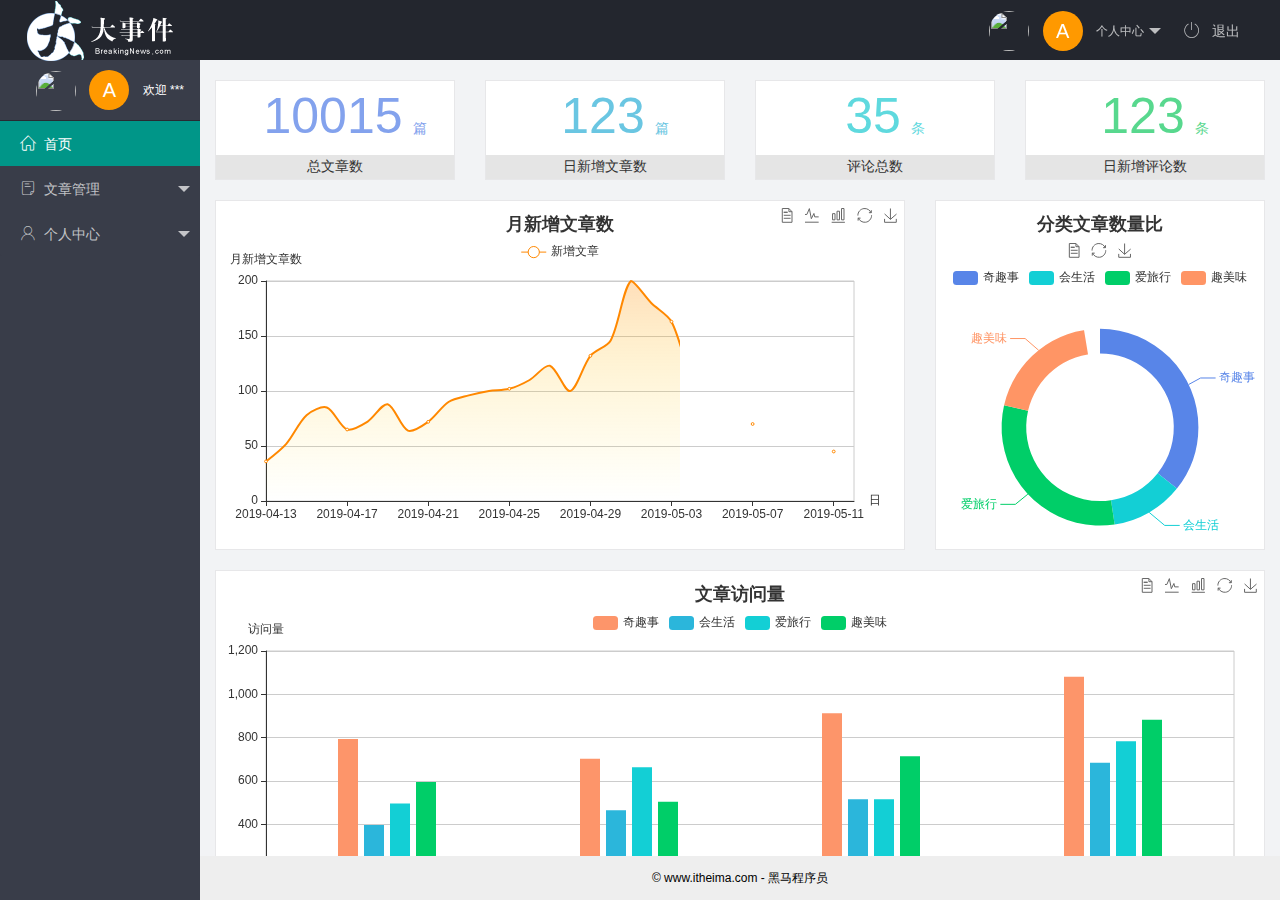
==== commit 60473d84: "个人中心功能完成" ====
--- a/index.html
+++ b/index.html
@@ -27,9 +27,9 @@
                         <span class="text-avatar">A</span> 个人中心
                     </a>
                     <dl class="layui-nav-child">
-                        <dd><a href="">基本资料</a></dd>
-                        <dd><a href="">更换头像</a></dd>
-                        <dd><a href="">重置密码</a></dd>
+                        <dd><a href="/user/user_info.html" target="fm">基本资料</a></dd>
+                        <dd><a href="/user/user_avatar.html" target="fm">更换头像</a></dd>
+                        <dd><a href="/user/user_pwd.html" target="fm">重置密码</a></dd>
                     </dl>
                 </li>
                 <li class="layui-nav-item">
@@ -73,16 +73,16 @@
                         <a href="javascript:;"><span class="iconfont icon-user"></span>个人中心</a>
                         <dl class="layui-nav-child">
                             <dd>
-                                <a href="javascript:;">
+                                <a href="/user/user_info.html" target="fm">
                                     <i class="layui-icon layui-icon-app"></i>基本资料</a>
                             </dd>
                             <dd>
-                                <a href="javascript:;">
+                                <a href="/user/user_avatar.html" target="fm">
                                     <i class="layui-icon layui-icon-app"></i>更换头像</a>
                             </dd>
                             <dd>
-                                <a href="javascript:;">
-                                    <i class="layui-icon layui-icon-app"></i>重置密码</a>
+                                <a href=" /user/user_pwd.html" target="fm">
+                                    <i class=" layui-icon layui-icon-app"></i>重置密码</a>
                             </dd>
                         </dl>
                     </li>
